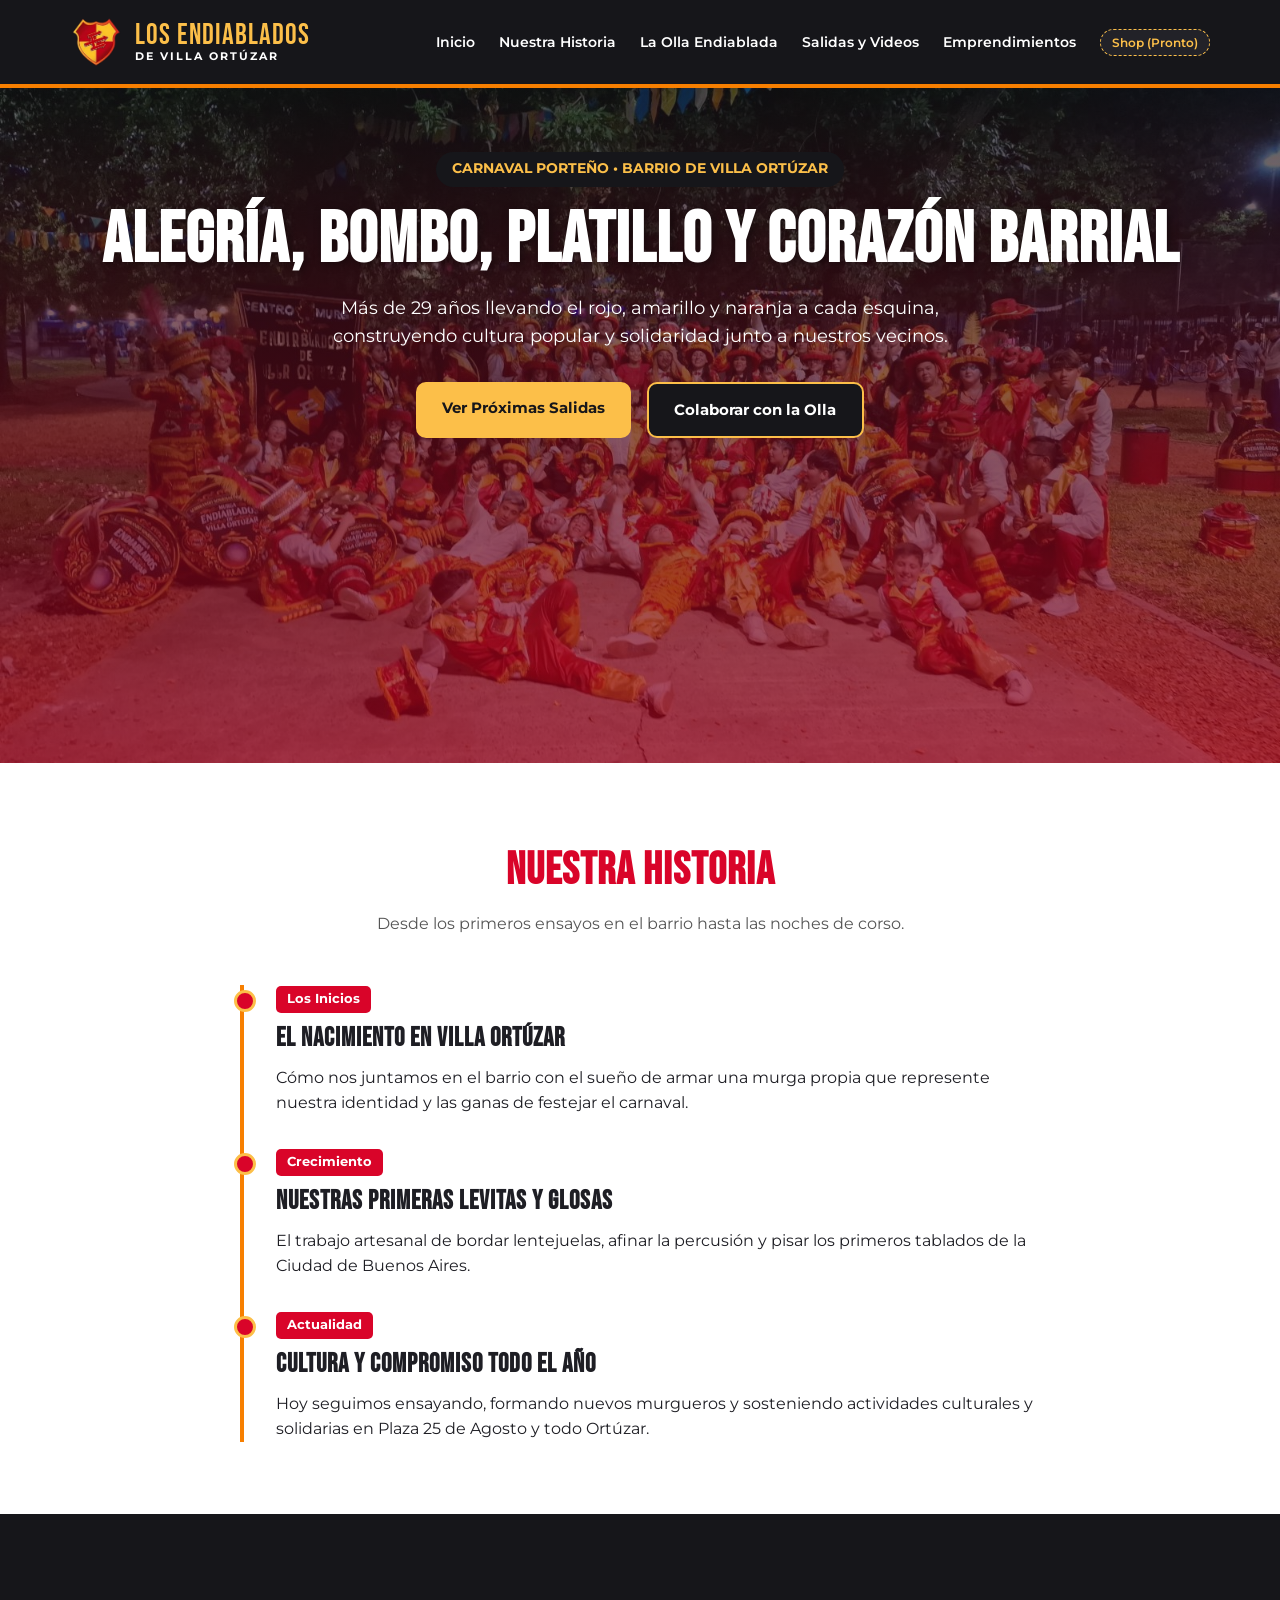
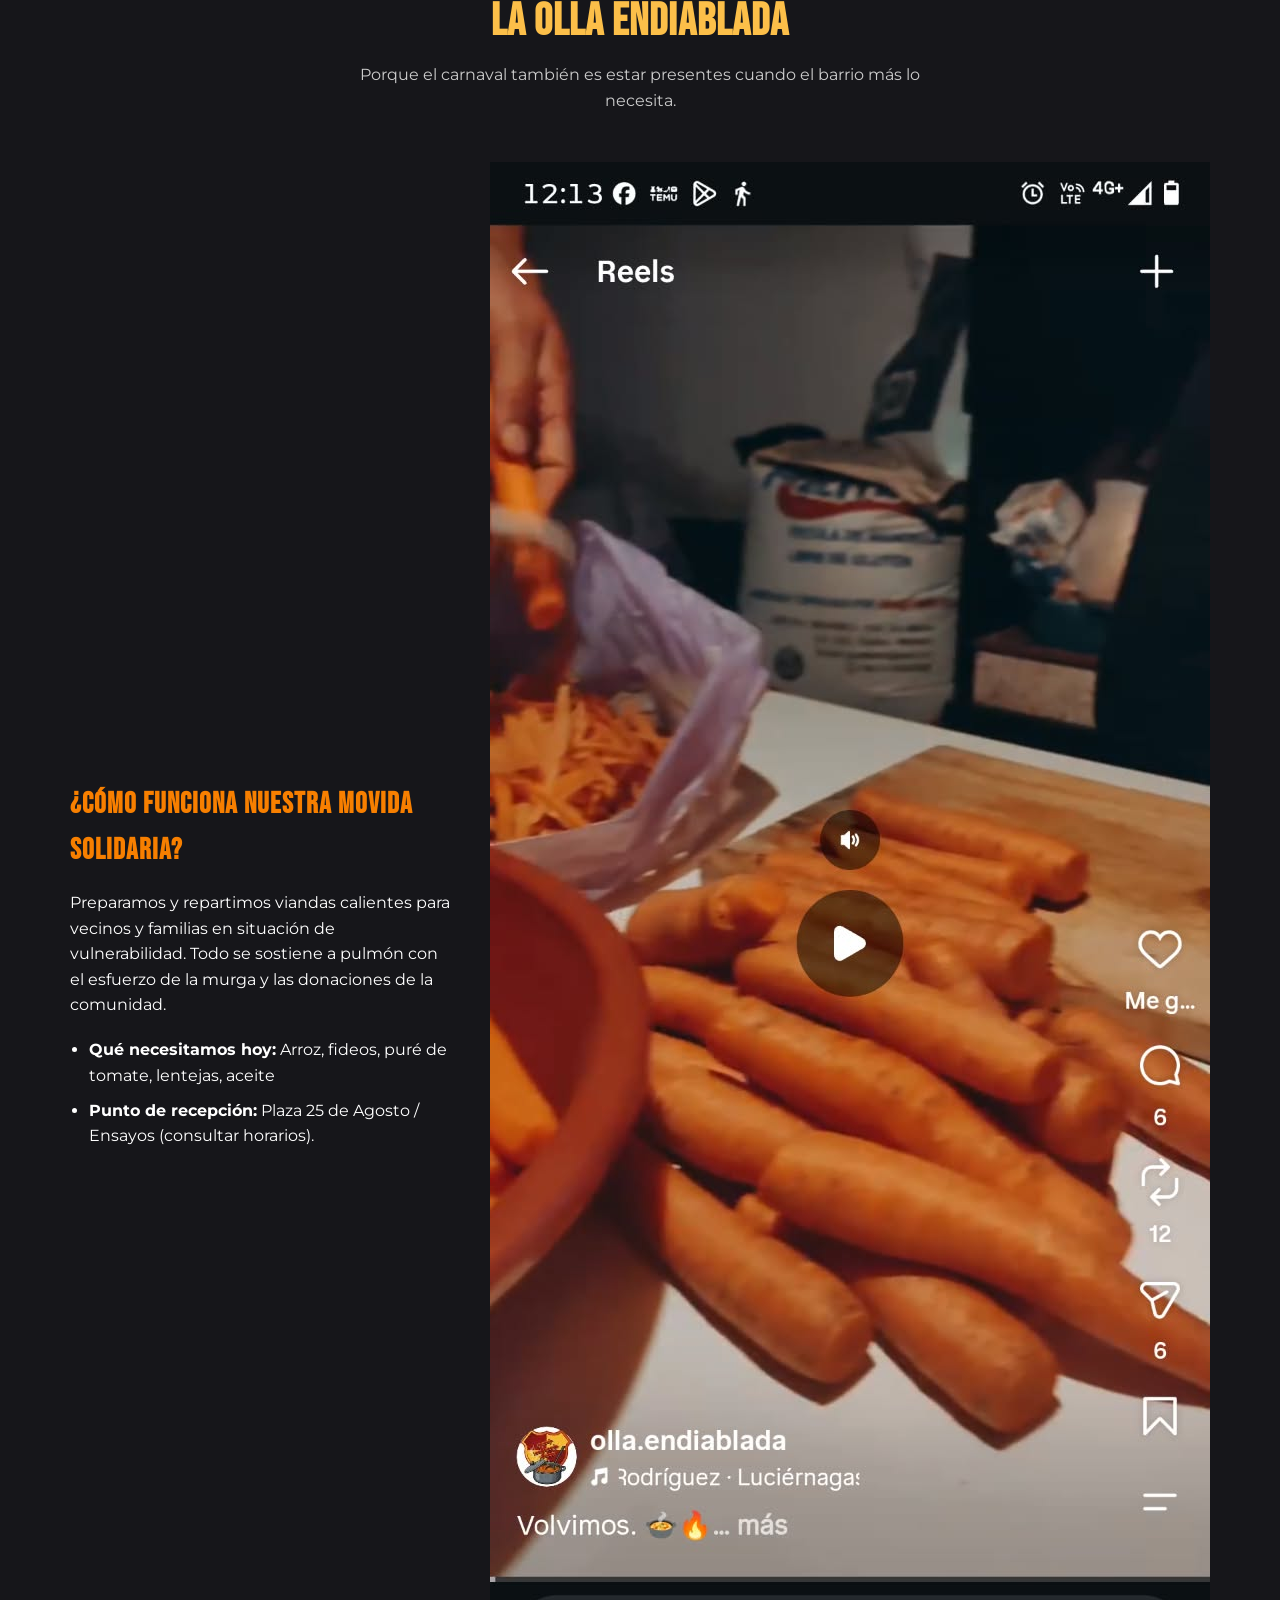
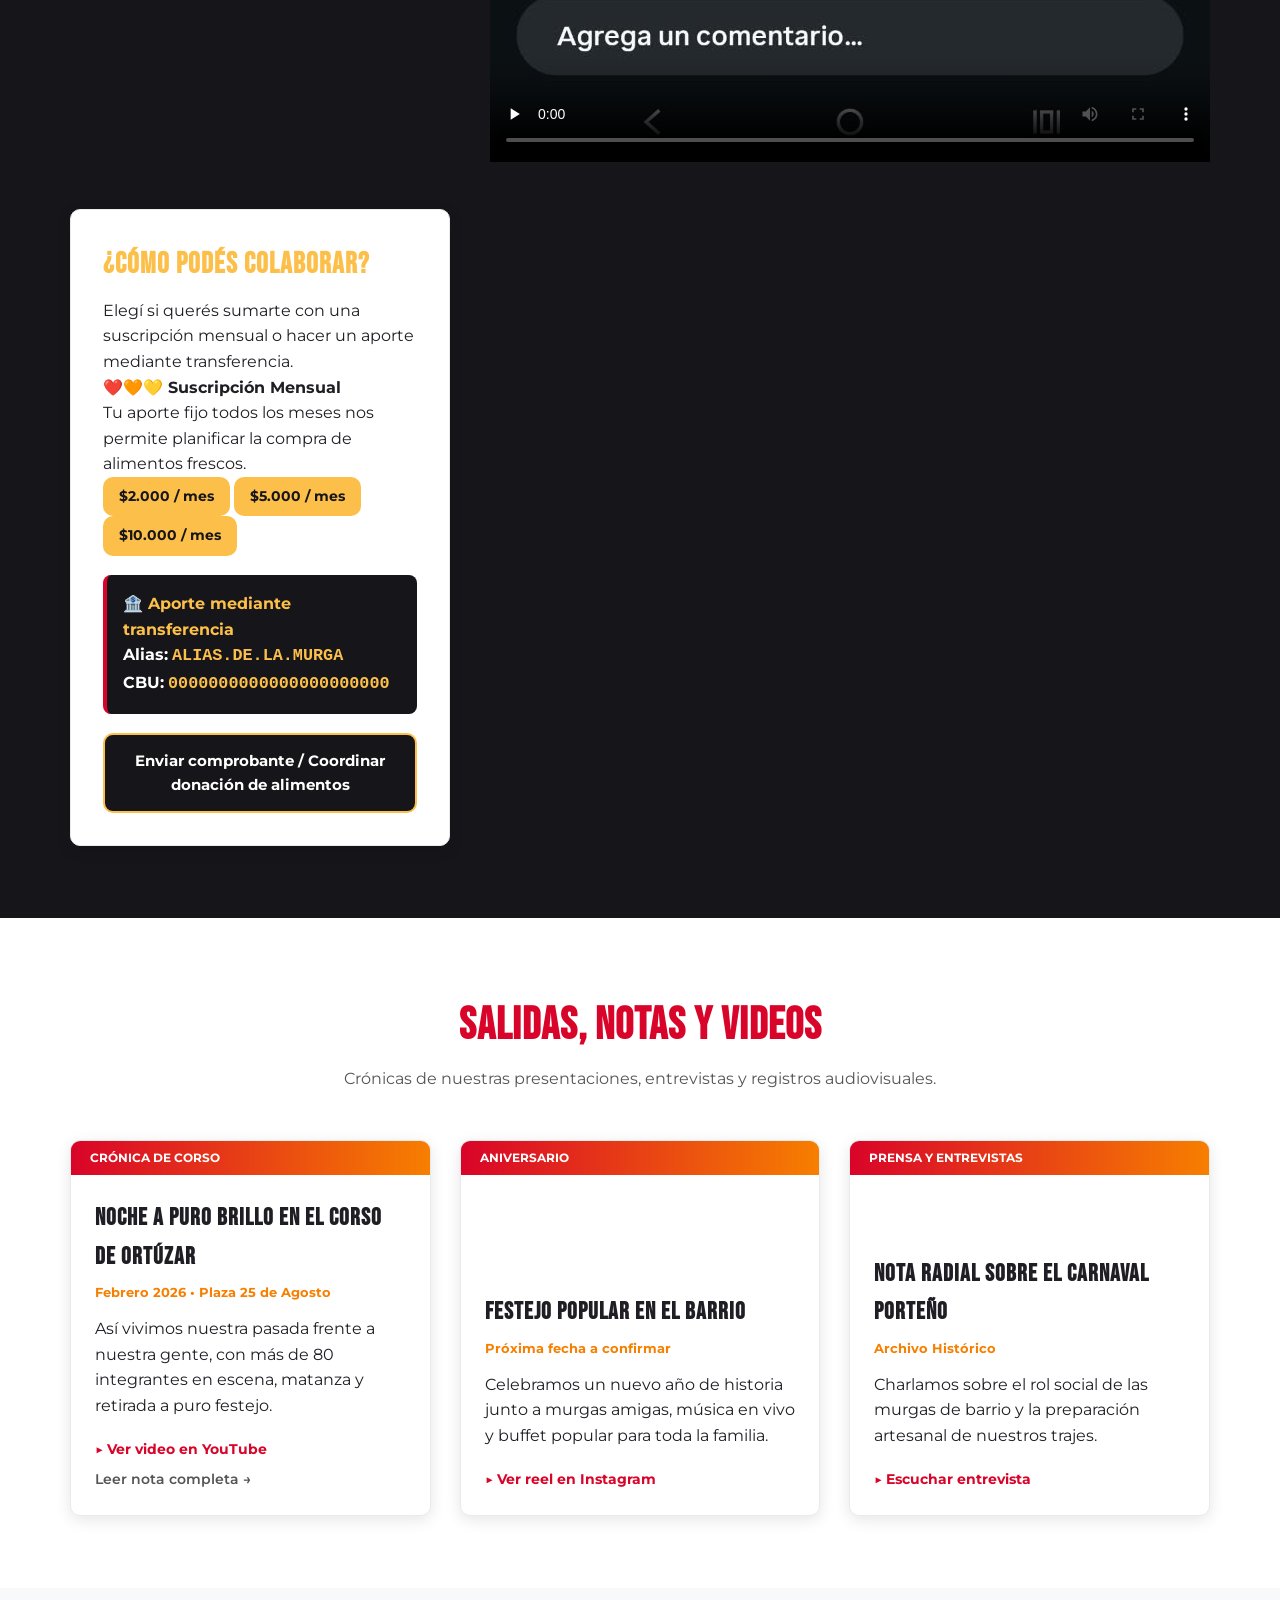
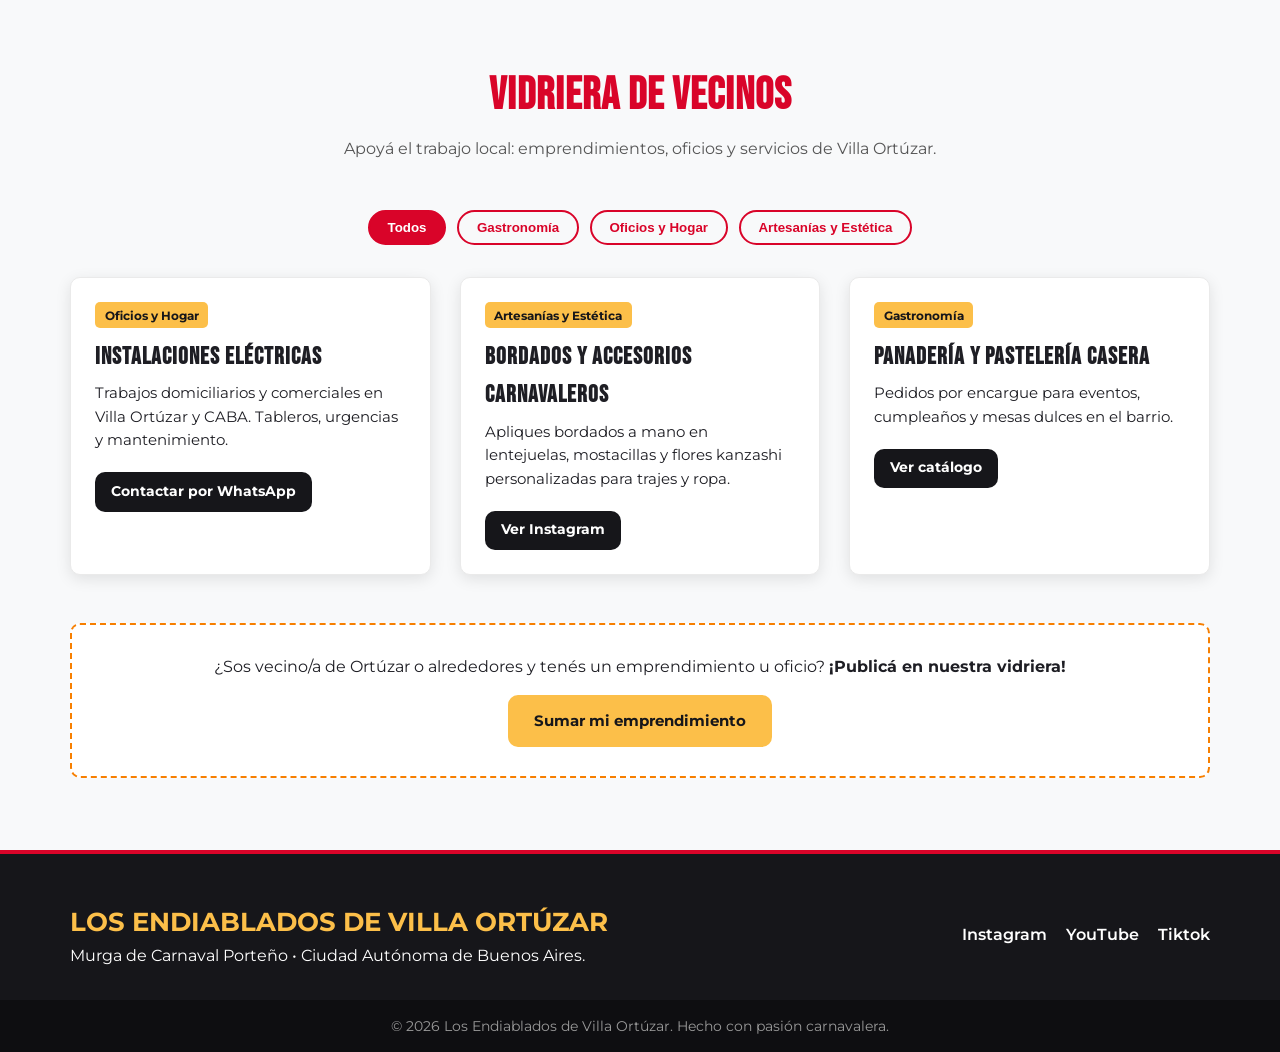
==== index.html @ 268f01e3 "Update index.html add columna central video olla" ====
<!DOCTYPE html>
<html lang="es">
<head>
  <meta charset="UTF-8">
  <meta name="viewport" content="width=device-width, initial-scale=1.0">
  <title>Los Endiablados de Villa Ortúzar | Murga Porteña</title>
  <!-- Fuentes de Google Fonts con personalidad carnavalera y buena lectura -->
  <link rel="preconnect" href="https://fonts.googleapis.com">
  <link rel="preconnect" href="https://fonts.gstatic.com" crossorigin>
  <link href="https://fonts.googleapis.com/css2?family=Bebas+Neue&family=Montserrat:wght@400;600;700&display=swap" rel="stylesheet">
  <link rel="stylesheet" href="css/styles.css">
  <link rel="icon" type="image/png" href="img/logo-endiablados.png">
</head>
<body>

  <!-- BARRA DE NAVEGACIÓN -->
  <header class="header">
    <div class="container nav-container">
      <a href="index.html" class="logo">
        <img src="img/logo-endiablados.png" alt="Escudo Los Endiablados de Villa Ortúzar" class="logo-img">
        <span class="logo-texto">LOS ENDIABLADOS <small>DE VILLA ORTÚZAR</small></span>
      </a>

      <button class="menu-toggle" id="menu-toggle" aria-label="Abrir menú">
        ☰
      </button>

      <nav class="nav" id="nav-menu">
        <ul class="nav-list">
          <li><a href="#inicio">Inicio</a></li>
          <li><a href="#historia">Nuestra Historia</a></li>
          <li><a href="#olla">La Olla Endiablada</a></li>
          <li><a href="#salidas">Salidas y Videos</a></li>
          <li><a href="#vecinos">Emprendimientos</a></li>
          <!-- Dejado listo para activar cuando armen la tienda -->
          <li><span class="badge-shop" title="Próximamente">Shop (Pronto)</span></li>
        </ul>
      </nav>
    </div>
  </header>

  <!-- PORTADA / HERO -->
  <section id="inicio" class="hero">
    <div class="hero-slider">
      <div class="slide activa" style="background-image: url('img/portada-1.jpg');"></div>
      <div class="slide" style="background-image: url('img/portada-2.jpeg');"></div>
      <div class="slide" style="background-image: url('img/portada-3.jpeg');"></div>
      <div class="slide" style="background-image: url('img/portada-4.jpeg');"></div>
      <div class="slide" style="background-image: url('img/portada-5.jpg');"></div>
    </div>
    <div class="hero-overlay">
      <div class="container hero-content">
        <span class="etiqueta-barrio">Carnaval Porteño • Barrio de Villa Ortúzar</span>
        <h1>ALEGRÍA, BOMBO, PLATILLO Y CORAZÓN BARRIAL</h1>
        <p>Más de 29 años llevando el rojo, amarillo y naranja a cada esquina, construyendo cultura popular y solidaridad junto a nuestros vecinos.</p>
        <div class="hero-botones">
          <a href="#salidas" class="btn btn-primario">Ver Próximas Salidas</a>
          <a href="#olla" class="btn btn-secundario">Colaborar con la Olla</a>
        </div>
      </div>
    </div>
  </section>

  <!-- NUESTRA HISTORIA (Línea de tiempo) -->
  <section id="historia" class="seccion">
    <div class="container">
      <h2 class="titulo-seccion">Nuestra Historia</h2>
      <p class="subtitulo-seccion">Desde los primeros ensayos en el barrio hasta las noches de corso.</p>

      <div class="timeline">
        <article class="timeline-item">
          <div class="timeline-fecha">Los Inicios</div>
          <div class="timeline-contenido">
            <h3>El nacimiento en Villa Ortúzar</h3>
            <p>Cómo nos juntamos en el barrio con el sueño de armar una murga propia que represente nuestra identidad y las ganas de festejar el carnaval.</p>
          </div>
        </article>

        <article class="timeline-item">
          <div class="timeline-fecha">Crecimiento</div>
          <div class="timeline-contenido">
            <h3>Nuestras primeras levitas y glosas</h3>
            <p>El trabajo artesanal de bordar lentejuelas, afinar la percusión y pisar los primeros tablados de la Ciudad de Buenos Aires.</p>
          </div>
        </article>

        <article class="timeline-item">
          <div class="timeline-fecha">Actualidad</div>
          <div class="timeline-contenido">
            <h3>Cultura y compromiso todo el año</h3>
            <p>Hoy seguimos ensayando, formando nuevos murgueros y sosteniendo actividades culturales y solidarias en Plaza 25 de Agosto y todo Ortúzar.</p>
          </div>
        </article>
      </div>
    </div>
  </section>

  <!-- LA OLLA ENDIABLADA -->
  <section id="olla" class="seccion seccion-destacada">
    <div class="container">
      <h2 class="titulo-seccion">La Olla Endiablada</h2>
      <p class="subtitulo-seccion">Porque el carnaval también es estar presentes cuando el barrio más lo necesita.</p>

      <div class="olla-grid">
        <div class="olla-info">
          <h3>¿Cómo funciona nuestra movida solidaria?</h3>
          <p>Preparamos y repartimos viandas calientes para vecinos y familias en situación de vulnerabilidad. Todo se sostiene a pulmón con el esfuerzo de la murga y las donaciones de la comunidad.</p>
          
          <ul class="lista-necesidades">
            <li><strong>Qué necesitamos hoy:</strong> Arroz, fideos, puré de tomate, lentejas, aceite </li>
            <li><strong>Punto de recepción:</strong> Plaza 25 de Agosto / Ensayos (consultar horarios).</li>
          </ul>
        </div>

       <!-- COLUMNA CENTRAL: VIDEO VERTICAL TIPO CELULAR -->
        <div class="olla-video">
          <div class="marco-celular">
            <video controls playsinline preload="none" poster="img/portada-olla.jpeg">
              <source src="video/video-olla.mp4" type="video/mp4">
              Tu navegador no soporta videos.
            </video>
          </div>
        </div>
        
       <div class="olla-colaborar card">
          <h3>¿Cómo podés colaborar?</h3>
          <p>Elegí si querés sumarte con una suscripción mensual o hacer un aporte mediante transferencia.</p>

          <!-- OPCIÓN 1: SUSCRIPCIONES MENSUALES -->
          <div class="bloque-aporte">
            <h4>❤️🧡💛 Suscripción Mensual </h4>
            <p class="texto-chico">Tu aporte fijo todos los meses nos permite planificar la compra de alimentos frescos.</p>
            <div class="botones-suscripcion">
              <a href="https://www.mercadopago.com.ar/subscriptions/checkout?preapproval_plan_id=2c93808497c19ac40197c2ccf2440081&utm_source=ig&utm_medium=social&utm_content=link_in_bio&fbclid=PAZXh0bgNhZW0CMTEAcGRvZgJzcnRjBmFwcF9pZA85MzY2MTk3NDMzOTI0NTkAAadeOzZLfaaHiOubN36zARPxcL58Sr5j7UVi0r9Bs9rQK-cjOO-Kn4Z6Jc5pHQ_aem_GXrFR9Poe20s46vc8TfKgQ" target="_blank" class="btn btn-primario btn-sm">$2.000 / mes</a>
              <a href="https://www.mercadopago.com.ar/subscriptions/checkout?preapproval_plan_id=2c93808497b74ff10197c2cd6a740403&utm_source=ig&utm_medium=social&utm_content=link_in_bio&fbclid=PAZXh0bgNhZW0CMTEAcGRvZgJzcnRjBmFwcF9pZA85MzY2MTk3NDMzOTI0NTkAAad5-vVBAoXJXlR_AohFHpH9Ggpq4cyj3sk8qFqg9bqpv9_JJnti5mCOWoGQBw_aem_zA_1iY46DZrJbElqBzYngA" target="_blank" class="btn btn-primario btn-sm">$5.000 / mes</a>
              <a href="https://www.mercadopago.com.ar/subscriptions/checkout?preapproval_plan_id=2c93808497b74ff10197c2cdd6240404&utm_source=ig&utm_medium=social&utm_content=link_in_bio&fbclid=PAZXh0bgNhZW0CMTEAcGRvZgJzcnRjBmFwcF9pZA85MzY2MTk3NDMzOTI0NTkAAafkJwaKpgzb1FXku-jPKR5TJd_dQFfsJ4Jz7oGWbnifcEV50995iIL0hLGP0A_aem_bkFFTRtNgH5E9SUqNSgckQ" target="_blank" class="btn btn-primario btn-sm">$10.000 / mes</a>
            </div>
          </div>

          <!-- OPCIÓN 2: TRANSFERENCIA -->
          <div class="datos-transferencia">
            <h4>🏦  Aporte mediante transferencia</h4>
            <p><strong>Alias:</strong> <code id="alias-olla">ALIAS.DE.LA.MURGA</code></p>
            <p><strong>CBU:</strong> <code>0000000000000000000000</code></p>
          </div>

          <a href="https://wa.me/5491137014664?text=Hola!%20Hice%20un%20aporte%20para%20La%20Olla%20Endiablada" target="_blank" class="btn btn-secundario btn-full">Enviar comprobante / Coordinar donación de alimentos</a>
        </div>
      </div>
    </div>
  </section>

  <!-- SALIDAS, NOTAS Y VIDEOS -->
  <section id="salidas" class="seccion">
    <div class="container">
      <h2 class="titulo-seccion">Salidas, Notas y Videos</h2>
      <p class="subtitulo-seccion">Crónicas de nuestras presentaciones, entrevistas y registros audiovisuales.</p>

      <div class="grid-cards">
        <!-- Tarjeta de Salida / Nota 1 -->
        <article class="card">
          <div class="card-header-tag">Crónica de Corso</div>
          <div class="card-body">
            <h3>Noche a puro brillo en el Corso de Ortúzar</h3>
            <p class="fecha-nota">Febrero 2026 • Plaza 25 de Agosto</p>
            <p>Así vivimos nuestra pasada frente a nuestra gente, con más de 80 integrantes en escena, matanza y retirada a puro festejo.</p>
            <div class="card-links">
              <a href="https://www.youtube.com" target="_blank" class="btn-link">▶ Ver video en YouTube</a>
              <a href="#" class="btn-link-secundario">Leer nota completa →</a>
            </div>
          </div>
        </article>

        <!-- Tarjeta de Salida / Nota 2 -->
        <article class="card">
          <div class="card-header-tag">Aniversario</div>
          <div class="card-body">
            <h3>Festejo Popular en el Barrio</h3>
            <p class="fecha-nota">Próxima fecha a confirmar</p>
            <p>Celebramos un nuevo año de historia junto a murgas amigas, música en vivo y buffet popular para toda la familia.</p>
            <div class="card-links">
              <a href="https://www.instagram.com" target="_blank" class="btn-link">▶ Ver reel en Instagram</a>
            </div>
          </div>
        </article>

        <!-- Tarjeta de Prensa / Video 3 -->
        <article class="card">
          <div class="card-header-tag">Prensa y Entrevistas</div>
          <div class="card-body">
            <h3>Nota radial sobre el Carnaval Porteño</h3>
            <p class="fecha-nota">Archivo Histórico</p>
            <p>Charlamos sobre el rol social de las murgas de barrio y la preparación artesanal de nuestros trajes.</p>
            <div class="card-links">
              <a href="https://www.youtube.com" target="_blank" class="btn-link">▶ Escuchar entrevista</a>
            </div>
          </div>
        </article>
      </div>
    </div>
  </section>

  <!-- EMPRENDIMIENTOS DE VECINOS -->
  <section id="vecinos" class="seccion seccion-clara">
    <div class="container">
      <h2 class="titulo-seccion">Vidriera de Vecinos</h2>
      <p class="subtitulo-seccion">Apoyá el trabajo local: emprendimientos, oficios y servicios de Villa Ortúzar.</p>

      <!-- Botones de filtro por rubro -->
      <div class="filtros-vecinos" id="filtros-vecinos">
        <button class="filtro-btn activo" data-categoria="todos">Todos</button>
        <button class="filtro-btn" data-categoria="gastronomia">Gastronomía</button>
        <button class="filtro-btn" data-categoria="oficios">Oficios y Hogar</button>
        <button class="filtro-btn" data-categoria="artesanias">Artesanías y Estética</button>
      </div>

      <div class="grid-cards" id="lista-emprendimientos">
        <!-- Emprendimiento 1 -->
        <article class="card card-vecino" data-categoria="oficios">
          <div class="card-body">
            <span class="tag-rubro">Oficios y Hogar</span>
            <h3>Instalaciones Eléctricas</h3>
            <p>Trabajos domiciliarios y comerciales en Villa Ortúzar y CABA. Tableros, urgencias y mantenimiento.</p>
            <a href="https://wa.me/5491100000000" target="_blank" class="btn btn-oscuro btn-sm">Contactar por WhatsApp</a>
          </div>
        </article>

        <!-- Emprendimiento 2 -->
        <article class="card card-vecino" data-categoria="artesanias">
          <div class="card-body">
            <span class="tag-rubro">Artesanías y Estética</span>
            <h3>Bordados y Accesorios Carnavaleros</h3>
            <p>Apliques bordados a mano en lentejuelas, mostacillas y flores kanzashi personalizadas para trajes y ropa.</p>
            <a href="https://www.instagram.com" target="_blank" class="btn btn-oscuro btn-sm">Ver Instagram</a>
          </div>
        </article>

        <!-- Emprendimiento 3 -->
        <article class="card card-vecino" data-categoria="gastronomia">
          <div class="card-body">
            <span class="tag-rubro">Gastronomía</span>
            <h3>Panadería y Pastelería Casera</h3>
            <p>Pedidos por encargue para eventos, cumpleaños y mesas dulces en el barrio.</p>
            <a href="https://www.instagram.com" target="_blank" class="btn btn-oscuro btn-sm">Ver catálogo</a>
          </div>
        </article>
      </div>

      <!-- Llamado para que más vecinos sumen su emprendimiento -->
      <div class="caja-sumate">
        <p>¿Sos vecino/a de Ortúzar o alrededores y tenés un emprendimiento u oficio? <strong>¡Publicá  en nuestra vidriera!</strong></p>
        <a href="https://wa.me/5491100000000?text=Hola!%20Quiero%20sumar%20mi%20emprendimiento%20a%20la%20web%20de%20Los%20Endiablados" target="_blank" class="btn btn-primario">Sumar mi emprendimiento</a>
      </div>
    </div>
  </section>

  <!-- FOOTER -->
  <footer class="footer">
    <div class="container footer-content">
      <div>
        <h4>LOS ENDIABLADOS DE VILLA ORTÚZAR</h4>
        <p>Murga de Carnaval Porteño • Ciudad Autónoma de Buenos Aires.</p>
      </div>
      <div class="footer-redes">
        <a href="https://www.instagram.com/endiablados_villaortuzar/" target="_blank">Instagram</a>
        <a href="https://www.youtube.com/@endiablados_villaortuzar" target="_blank">YouTube</a>
        <a href="https://www.tiktok.com/@endiablados_villaortuzar">Tiktok</a>
      </div>
    </div>
    <div class="footer-copy">
      <p>© 2026 Los Endiablados de Villa Ortúzar. Hecho con pasión carnavalera.</p>
    </div>
  </footer>

  <script src="js/main.js"></script>
</body>
</html>
---- css/styles.css ----
/* VARIABLES DE IDENTIDAD (ROJO, AMARILLO Y NARANJA) */
:root {
  --rojo-murga: #d90429;
  --rojo-oscuro: #9b001c;
  --naranja-fuego: #f77f00;
  --amarillo-sol: #fcbf49;
  --fondo-oscuro: #16161a;
  --fondo-gris-oscuro: #222228;
  --fondo-claro: #f8f9fa;
  --texto-oscuro: #1e1e24;
  --texto-claro: #ffffff;
  --texto-gris: #555555;
  --borde-radio: 10px;
  --sombra: 0 4px 15px rgba(0, 0, 0, 0.1);
}

/* RESET BÁSICO */
* {
  margin: 0;
  padding: 0;
  box-sizing: border-box;
}

html {
  scroll-behavior: smooth;
}

body {
  font-family: 'Montserrat', sans-serif;
  color: var(--texto-oscuro);
  line-height: 1.6;
  background-color: #ffffff;
}

h1, h2, h3, .logo-texto {
  font-family: 'Bebas Neue', sans-serif;
  letter-spacing: 1px;
}

.container {
  width: 90%;
  max-width: 1140px;
  margin: 0 auto;
}

/* HEADER Y NAVEGACIÓN */
.header {
  background-color: var(--fondo-oscuro);
  color: var(--texto-claro);
  position: sticky;
  top: 0;
  z-index: 1000;
  border-bottom: 4px solid var(--naranja-fuego);
}

.nav-container {
  display: flex;
  justify-content: space-between;
  align-items: center;
  padding: 1rem 0;
}

.logo {
  text-decoration: none;
  color: var(--amarillo-sol);
  display: flex;
  align-items: center;
  gap: 0.8rem;
}

.logo-img {
  height: 52px;
  width: auto;
  object-fit: contain;
}

.logo-texto {
  font-size: 1.8rem;
  line-height: 1;
  display: flex;
  flex-direction: column;
}

.logo-texto small {
  font-family: 'Montserrat', sans-serif;
  font-size: 0.7rem;
  font-weight: 700;
  color: var(--texto-claro);
  letter-spacing: 2px;
}

.nav-list {
  list-style: none;
  display: flex;
  align-items: center;
  gap: 1.5rem;
}

.nav-list a {
  color: var(--texto-claro);
  text-decoration: none;
  font-weight: 600;
  font-size: 0.9rem;
  transition: color 0.3s;
}

.nav-list a:hover {
  color: var(--amarillo-sol);
}

.badge-shop {
  background-color: var(--fondo-gris-oscuro);
  color: var(--amarillo-sol);
  border: 1px dashed var(--amarillo-sol);
  padding: 0.3rem 0.7rem;
  border-radius: 20px;
  font-size: 0.75rem;
  font-weight: 600;
  cursor: default;
}

.menu-toggle {
  display: none;
  background: none;
  border: none;
  color: var(--amarillo-sol);
  font-size: 1.8rem;
  cursor: pointer;
}

/* HERO / PORTADA */
.hero {
  position: relative;
  overflow: hidden;
  color: var(--texto-claro);
  min-height: 75vh;
  display: flex;
  align-items: center;
  text-align: center;
}

.hero-slider, .hero-overlay {
  position: absolute;
  inset: 0;
}

.slide {
  position: absolute;
  inset: 0;
  background-size: cover;
  background-position: center;
  opacity: 0;
  transition: opacity 1.2s ease-in-out;
}

.slide.activa {
  opacity: 1;
}

.hero-overlay {
  background: linear-gradient(rgba(20, 20, 24, 0.65), rgba(155, 0, 28, 0.72));
  z-index: 1;
}

.hero-content {
  position: relative;
  z-index: 2;
  width: 100%;
  padding: 4rem 0;
}

.etiqueta-barrio {
  display: inline-block;
  background-color: var(--fondo-oscuro);
  color: var(--amarillo-sol);
  padding: 0.4rem 1rem;
  border-radius: 20px;
  font-size: 0.85rem;
  font-weight: 700;
  margin-bottom: 1rem;
  text-transform: uppercase;
}

.hero h1 {
  font-size: clamp(2.8rem, 6vw, 4.5rem);
  line-height: 1.05;
  margin-bottom: 1rem;
  text-shadow: 2px 2px 8px rgba(0,0,0,0.4);
}

.hero p {
  max-width: 680px;
  margin: 0 auto 2rem auto;
  font-size: 1.1rem;
}

.hero-botones {
  display: flex;
  gap: 1rem;
  justify-content: center;
  flex-wrap: wrap;
}

/* BOTONES */
.btn {
  display: inline-block;
  padding: 0.85rem 1.6rem;
  border-radius: var(--borde-radio);
  text-decoration: none;
  font-weight: 700;
  font-size: 0.95rem;
  transition: transform 0.2s, background-color 0.3s;
  text-align: center;
}

.btn:hover {
  transform: translateY(-2px);
}

.btn-primario {
  background-color: var(--amarillo-sol);
  color: var(--fondo-oscuro);
}

.btn-primario:hover {
  background-color: #ffd166;
}

.btn-secundario {
  background-color: var(--fondo-oscuro);
  color: var(--texto-claro);
  border: 2px solid var(--amarillo-sol);
}

.btn-oscuro {
  background-color: var(--fondo-oscuro);
  color: var(--texto-claro);
}

.btn-sm {
  padding: 0.55rem 1rem;
  font-size: 0.85rem;
}

.btn-full {
  width: 100%;
}

/* SECCIONES GENERALES */
.seccion {
  padding: 4.5rem 0;
}

.seccion-clara {
  background-color: var(--fondo-claro);
}

.seccion-destacada {
  background-color: var(--fondo-oscuro);
  color: var(--texto-claro);
}

.titulo-seccion {
  font-size: 2.8rem;
  text-align: center;
  color: var(--rojo-murga);
  margin-bottom: 0.3rem;
}

.seccion-destacada .titulo-seccion {
  color: var(--amarillo-sol);
}

.subtitulo-seccion {
  text-align: center;
  color: var(--texto-gris);
  max-width: 620px;
  margin: 0 auto 3rem auto;
}

.seccion-destacada .subtitulo-seccion {
  color: #cccccc;
}

/* LÍNEA DE TIEMPO (HISTORIA) */
.timeline {
  border-left: 4px solid var(--naranja-fuego);
  padding-left: 2rem;
  max-width: 800px;
  margin: 0 auto;
  display: flex;
  flex-direction: column;
  gap: 2rem;
}

.timeline-item {
  position: relative;
}

.timeline-item::before {
  content: '';
  position: absolute;
  left: -2.65rem;
  top: 0.3rem;
  width: 16px;
  height: 16px;
  background-color: var(--rojo-murga);
  border: 3px solid var(--amarillo-sol);
  border-radius: 50%;
}

.timeline-fecha {
  display: inline-block;
  background-color: var(--rojo-murga);
  color: var(--texto-claro);
  font-weight: 700;
  font-size: 0.8rem;
  padding: 0.2rem 0.7rem;
  border-radius: 5px;
  margin-bottom: 0.4rem;
}

.timeline-contenido h3 {
  font-size: 1.6rem;
  margin-bottom: 0.3rem;
}

/* LA OLLA ENDIABLADA */
.olla-grid {
  display: grid;
  grid-template-columns: 1.2fr 1fr;
  gap: 2.5rem;
  align-items: center;
}

.olla-info h3 {
  font-size: 1.8rem;
  color: var(--naranja-fuego);
  margin-bottom: 1rem;
}

.lista-necesidades {
  margin-top: 1.2rem;
  padding-left: 1.2rem;
  display: flex;
  flex-direction: column;
  gap: 0.6rem;
}

.olla-colaborar {
  background-color: var(--fondo-gris-oscuro);
  padding: 2rem;
  border-radius: var(--borde-radio);
  border-top: 5px solid var(--amarillo-sol);
}

.olla-colaborar h3 {
  font-size: 1.8rem;
  color: var(--amarillo-sol);
  margin-bottom: 0.6rem;
}

.datos-transferencia {
  background-color: var(--fondo-oscuro);
  padding: 1rem;
  border-radius: 8px;
  margin: 1.2rem 0;
  border-left: 4px solid var(--rojo-murga);
}

.datos-transferencia code {
  color: var(--amarillo-sol);
  font-size: 1.05rem;
  font-weight: bold;
}

.olla-colaborar,
.olla-colaborar p,
.olla-colaborar h4,
.intro-colaborar,
.texto-chico,
.bloque-aporte h4 {
  color: var(--texto-oscuro);
}

.datos-transferencia,
.datos-transferencia p {
  color: var(--texto-claro);
}

.datos-transferencia h4 {
  color: var(--amarillo-sol);
}

/* GRILLA DE TARJETAS (SALIDAS Y VECINOS) */
.grid-cards {
  display: grid;
  grid-template-columns: repeat(auto-fit, minmax(290px, 1fr));
  gap: 1.8rem;
}

.card {
  background-color: #ffffff;
  border-radius: var(--borde-radio);
  box-shadow: var(--sombra);
  overflow: hidden;
  border: 1px solid #eaeaea;
  display: flex;
  flex-direction: column;
  justify-content: space-between;
}

.card-header-tag {
  background: linear-gradient(90deg, var(--rojo-murga), var(--naranja-fuego));
  color: var(--texto-claro);
  font-weight: 700;
  font-size: 0.78rem;
  text-transform: uppercase;
  padding: 0.45rem 1.2rem;
}

.card-body {
  padding: 1.5rem;
}

.card-body h3 {
  font-size: 1.5rem;
  margin-bottom: 0.4rem;
  color: var(--texto-oscuro);
}

.fecha-nota {
  font-size: 0.82rem;
  color: var(--naranja-fuego);
  font-weight: 700;
  margin-bottom: 0.8rem;
}

.card-links {
  margin-top: 1.2rem;
  display: flex;
  flex-direction: column;
  gap: 0.5rem;
}

.btn-link {
  color: var(--rojo-murga);
  font-weight: 700;
  text-decoration: none;
  font-size: 0.9rem;
}

.btn-link-secundario {
  color: var(--texto-gris);
  text-decoration: none;
  font-size: 0.85rem;
  font-weight: 600;
}

/* FILTROS DE VECINOS */
.filtros-vecinos {
  display: flex;
  justify-content: center;
  gap: 0.7rem;
  flex-wrap: wrap;
  margin-bottom: 2rem;
}

.filtro-btn {
  padding: 0.5rem 1.1rem;
  border: 2px solid var(--rojo-murga);
  background-color: transparent;
  color: var(--rojo-murga);
  border-radius: 20px;
  font-weight: 700;
  cursor: pointer;
  transition: all 0.2s;
}

.filtro-btn.activo, .filtro-btn:hover {
  background-color: var(--rojo-murga);
  color: var(--texto-claro);
}

.tag-rubro {
  display: inline-block;
  background-color: var(--amarillo-sol);
  color: var(--fondo-oscuro);
  font-size: 0.75rem;
  font-weight: 700;
  padding: 0.2rem 0.6rem;
  border-radius: 5px;
  margin-bottom: 0.6rem;
}

.card-vecino p {
  margin-bottom: 1.2rem;
  font-size: 0.92rem;
}

.caja-sumate {
  margin-top: 3rem;
  background-color: #ffffff;
  border: 2px dashed var(--naranja-fuego);
  padding: 1.8rem;
  border-radius: var(--borde-radio);
  text-align: center;
  display: flex;
  flex-direction: column;
  align-items: center;
  gap: 1rem;
}

/* FOOTER */
.footer {
  background-color: var(--fondo-oscuro);
  color: var(--texto-claro);
  padding-top: 3rem;
  border-top: 4px solid var(--rojo-murga);
}

.footer-content {
  display: flex;
  justify-content: space-between;
  align-items: center;
  flex-wrap: wrap;
  gap: 1.5rem;
  padding-bottom: 2rem;
}

.footer h4 {
  font-size: 1.6rem;
  color: var(--amarillo-sol);
}

.footer-redes {
  display: flex;
  gap: 1.2rem;
}

.footer-redes a {
  color: var(--texto-claro);
  text-decoration: none;
  font-weight: 600;
}

.footer-redes a:hover {
  color: var(--naranja-fuego);
}

.footer-copy {
  background-color: #0e0e11;
  text-align: center;
  padding: 1rem;
  font-size: 0.85rem;
  color: #999999;
}

/* RESPONSIVE CELULARES */
@media (max-width: 768px) {
  .menu-toggle {
    display: block;
  }

  .nav {
    display: none;
    position: absolute;
    top: 100%;
    left: 0;
    width: 100%;
    background-color: var(--fondo-oscuro);
    padding: 1.5rem;
    border-bottom: 3px solid var(--amarillo-sol);
  }

  .nav.activo {
    display: block;
  }

  .nav-list {
    flex-direction: column;
    align-items: flex-start;
  }

  .olla-grid {
    grid-template-columns: 1fr;
  }
}
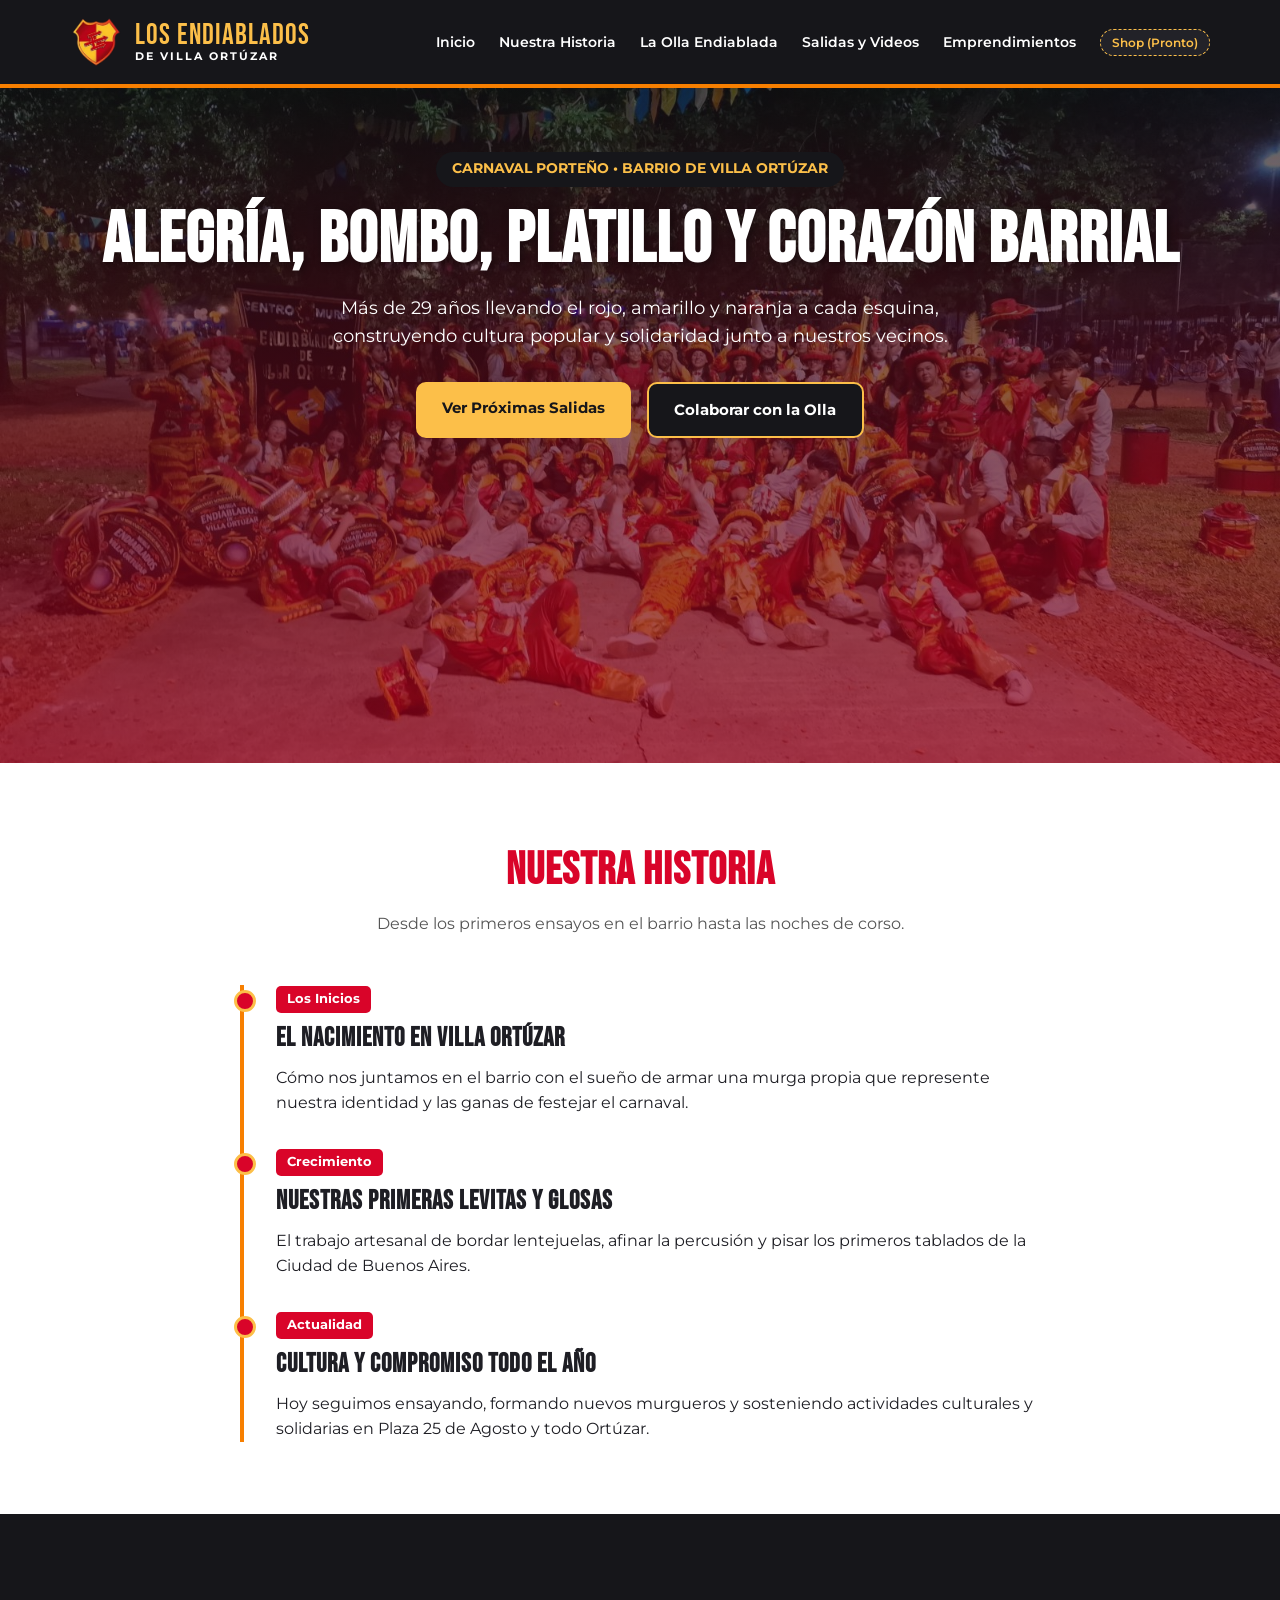
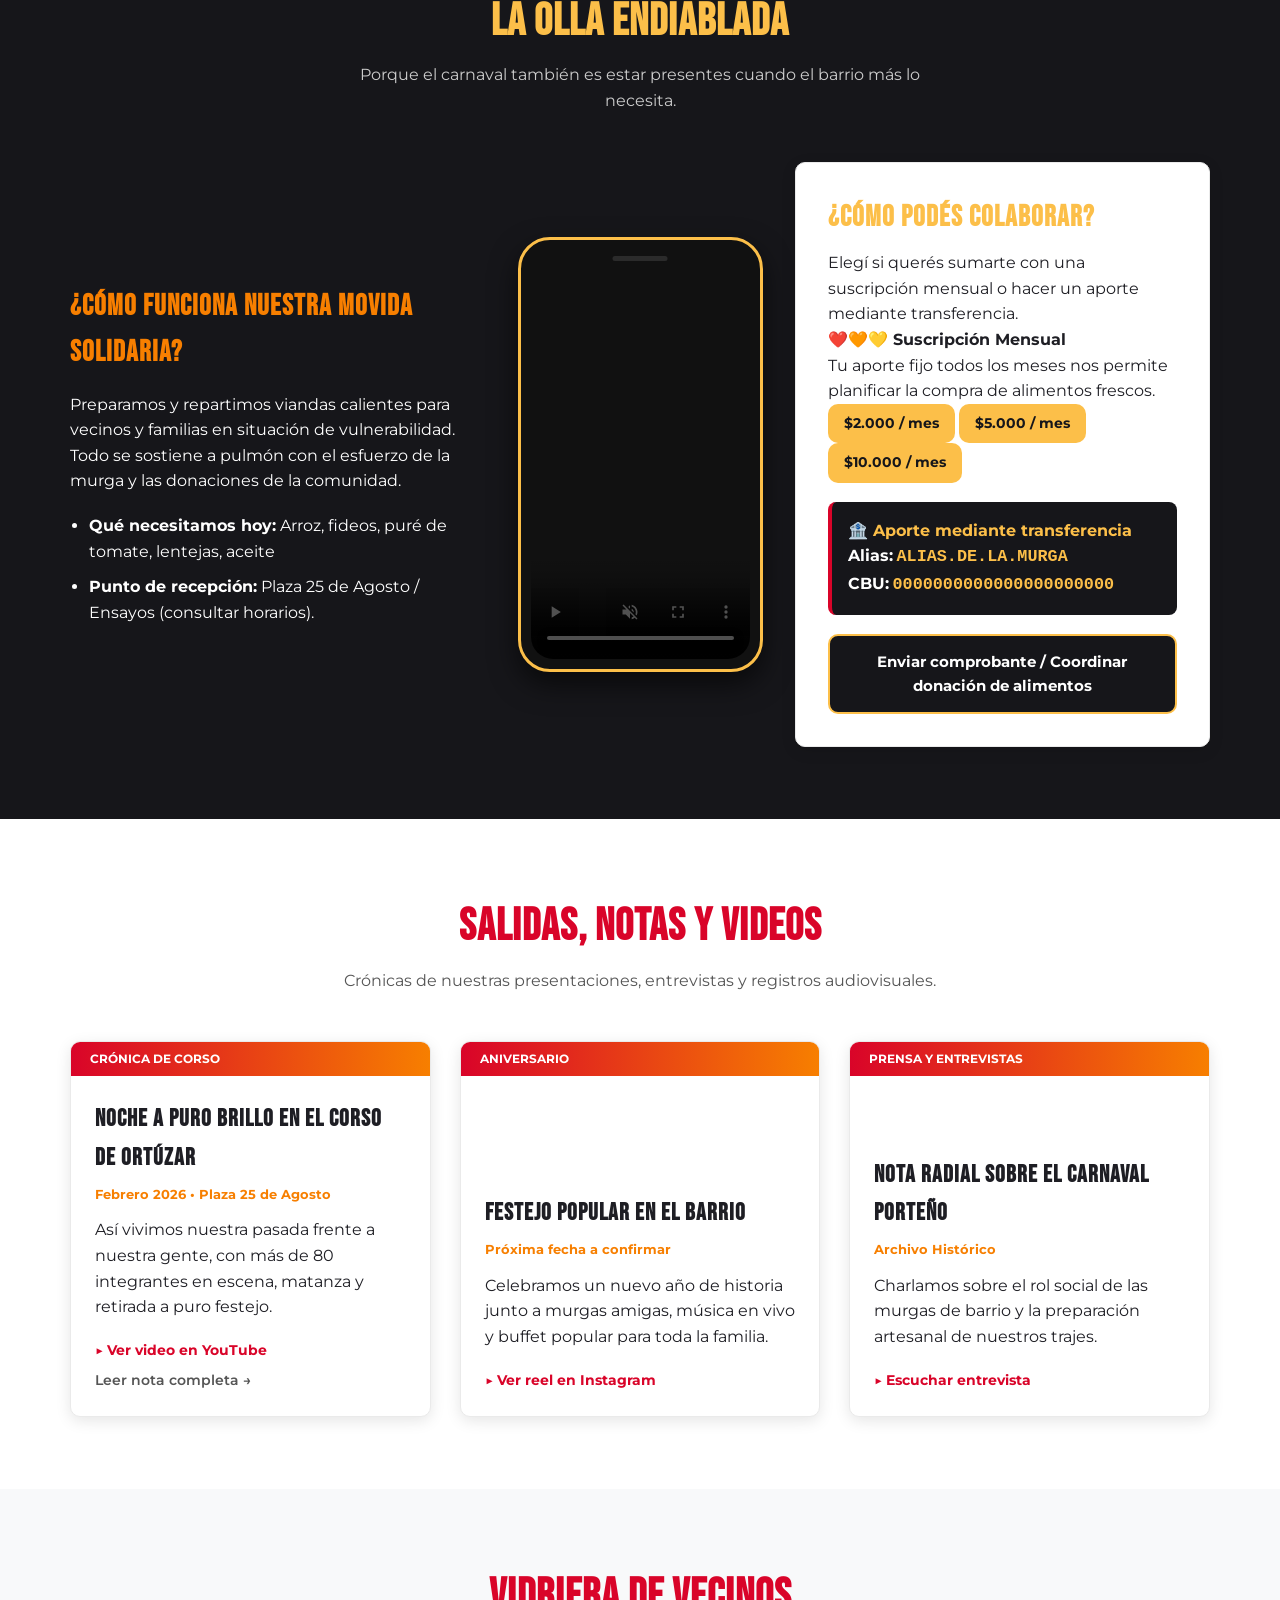
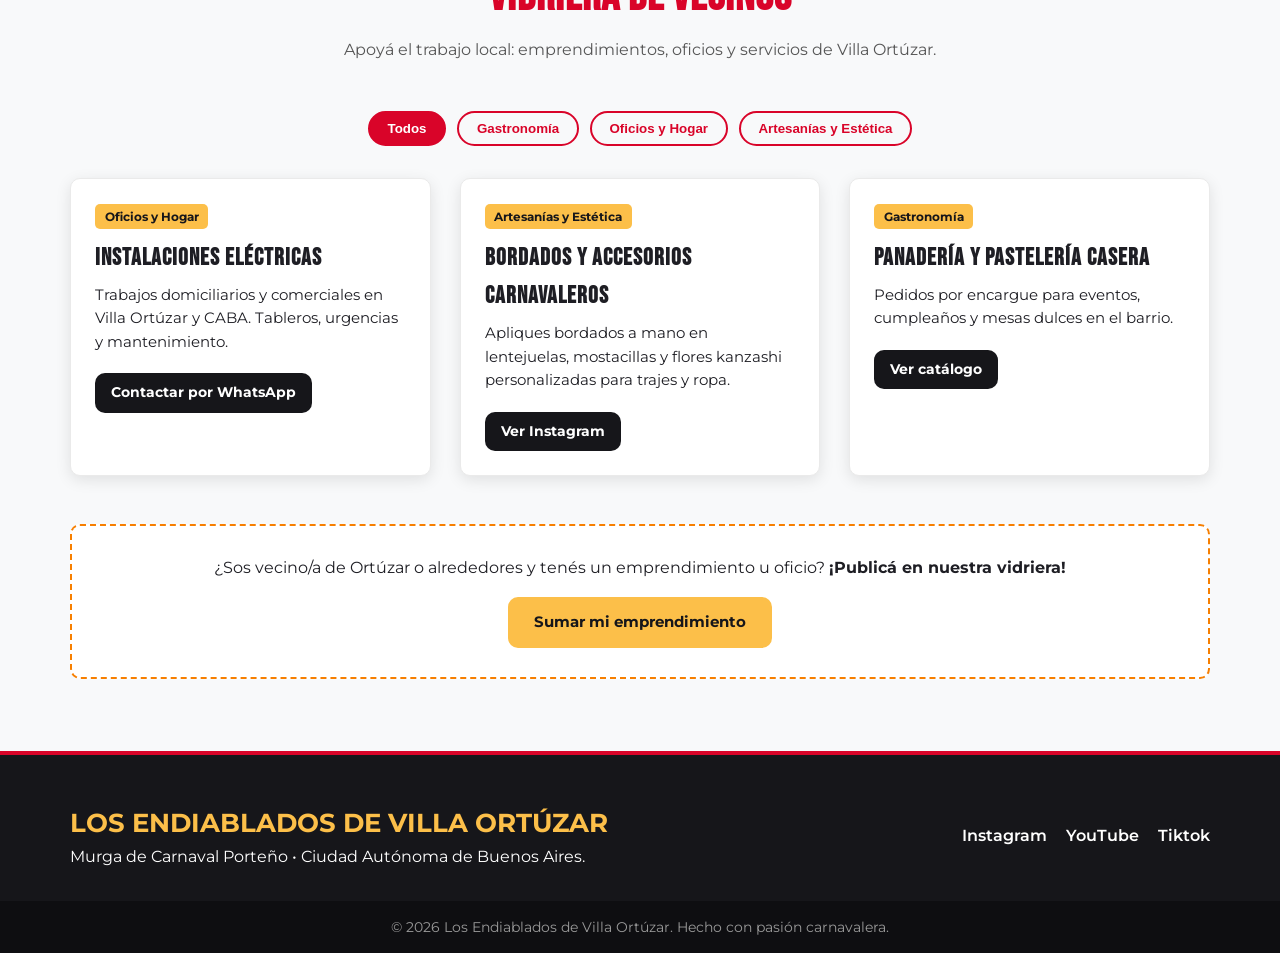
==== commit ea35b23d: "Update index.html edir columna central, muted lopp video" ====
--- a/index.html
+++ b/index.html
@@ -113,9 +113,9 @@
         </div>
 
        <!-- COLUMNA CENTRAL: VIDEO VERTICAL TIPO CELULAR -->
-        <div class="olla-video">
+       <div class="olla-video">
           <div class="marco-celular">
-            <video controls playsinline preload="none" poster="img/portada-olla.jpeg">
+            <video id="video-olla" controls muted loop playsinline poster="img/portada-olla.jpg">
               <source src="video/video-olla.mp4" type="video/mp4">
               Tu navegador no soporta videos.
             </video>
--- a/css/styles.css
+++ b/css/styles.css
@@ -326,11 +326,45 @@
 }
 
 /* LA OLLA ENDIABLADA */
+/* LA OLLA ENDIABLADA */
 .olla-grid {
   display: grid;
-  grid-template-columns: 1.2fr 1fr;
-  gap: 2.5rem;
+  grid-template-columns: 1.1fr auto 1.1fr;
+  gap: 2rem;
   align-items: center;
+}
+
+.marco-celular {
+  position: relative;
+  width: 245px;
+  aspect-ratio: 9 / 16;
+  border-radius: 32px;
+  padding: 10px;
+  border: 3px solid var(--amarillo-sol);
+  box-shadow: 0 12px 28px rgba(0, 0, 0, 0.6);
+  background-color: #111111;
+  margin: 0 auto;
+}
+
+.marco-celular::before {
+  content: '';
+  position: absolute;
+  top: 16px;
+  left: 50%;
+  transform: translateX(-50%);
+  width: 55px;
+  height: 5px;
+  background-color: #2b2b2b;
+  border-radius: 10px;
+  z-index: 2;
+}
+
+.marco-celular video {
+  width: 100%;
+  height: 100%;
+  object-fit: cover;
+  border-radius: 22px;
+  display: block;
 }
 
 .olla-info h3 {
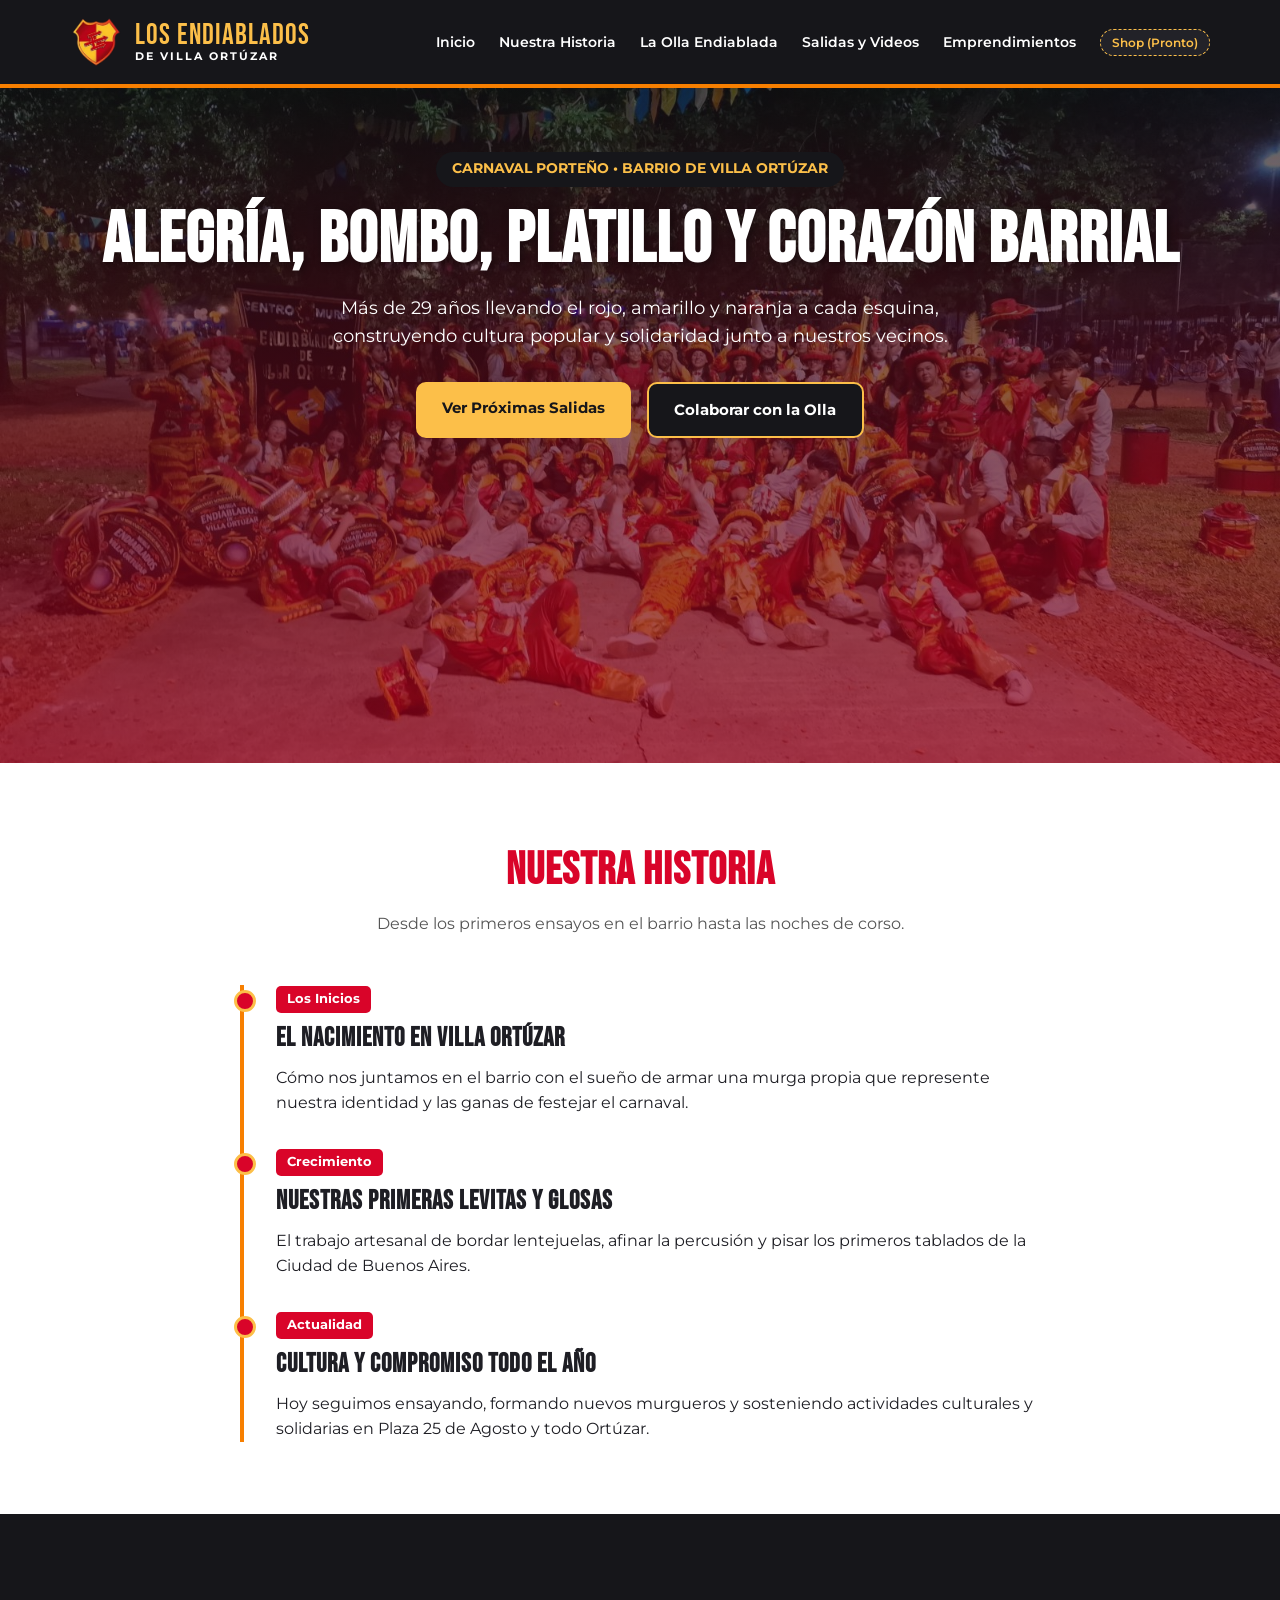
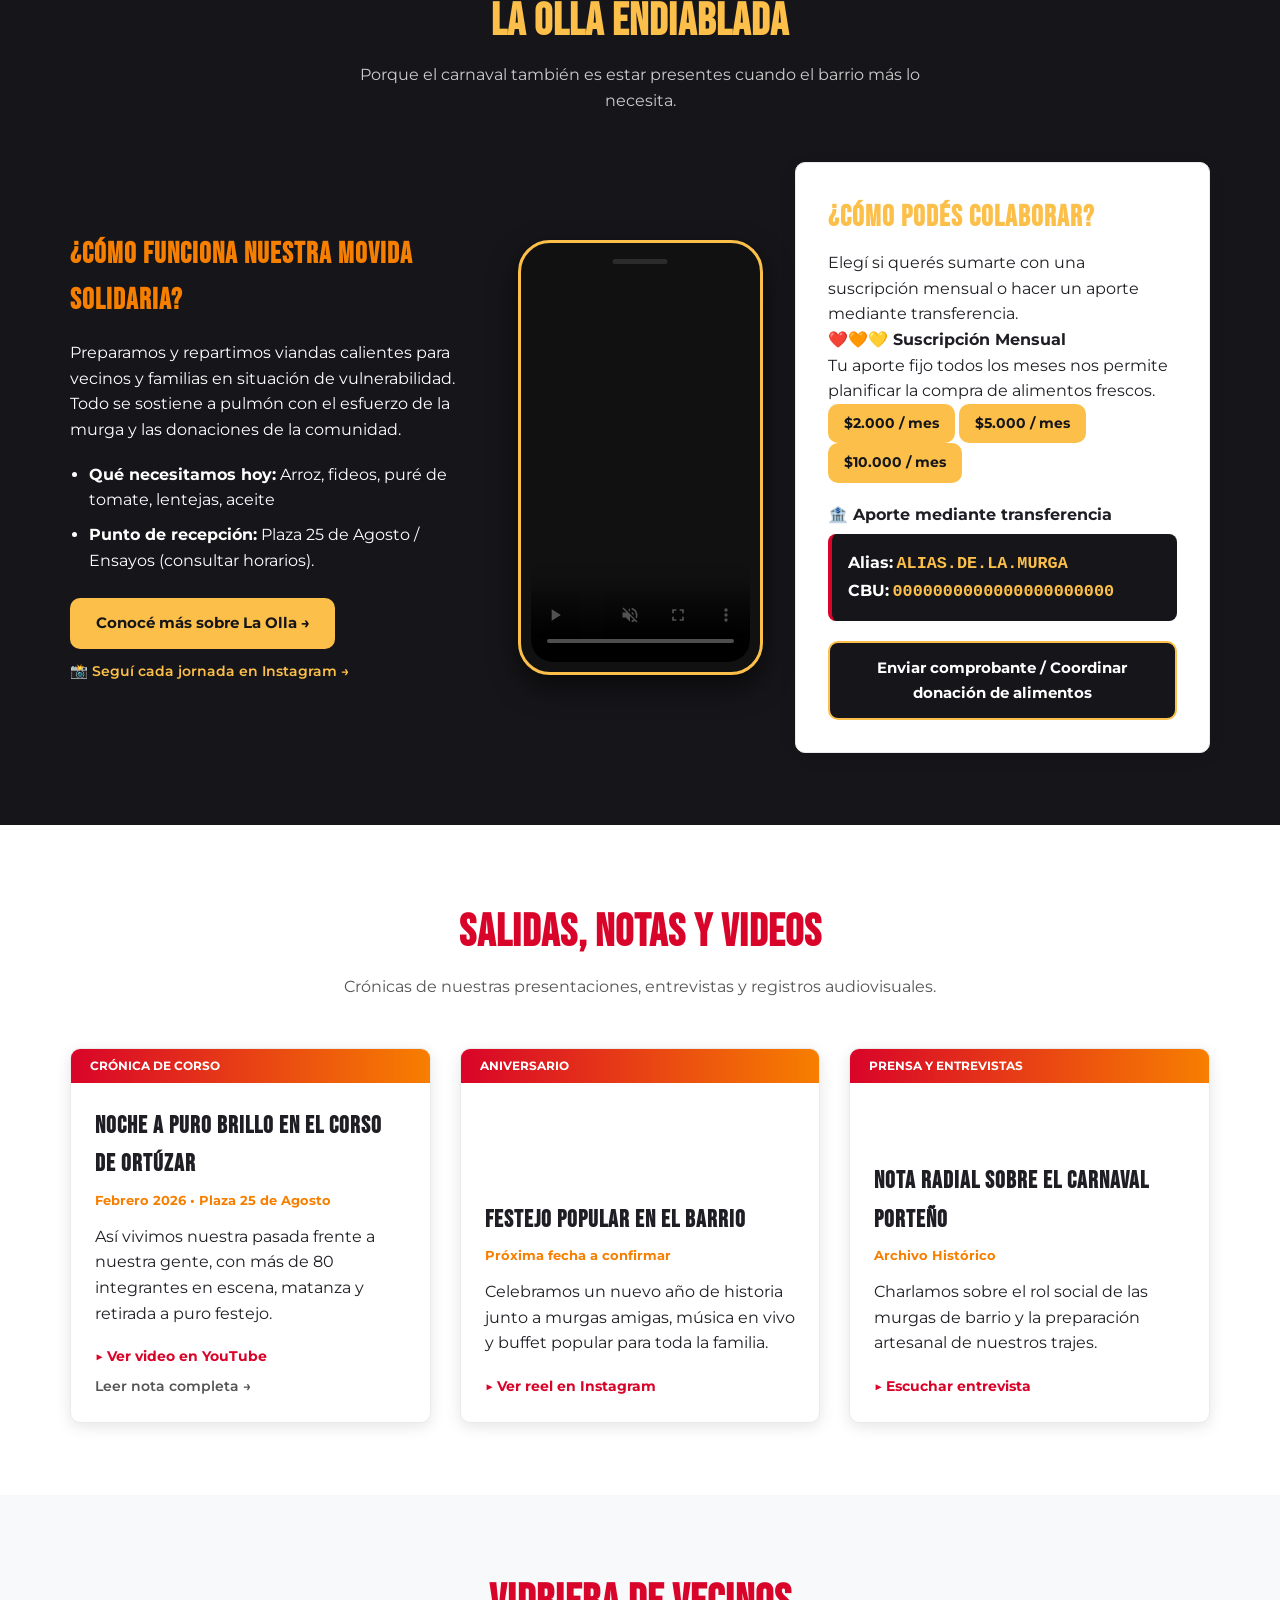
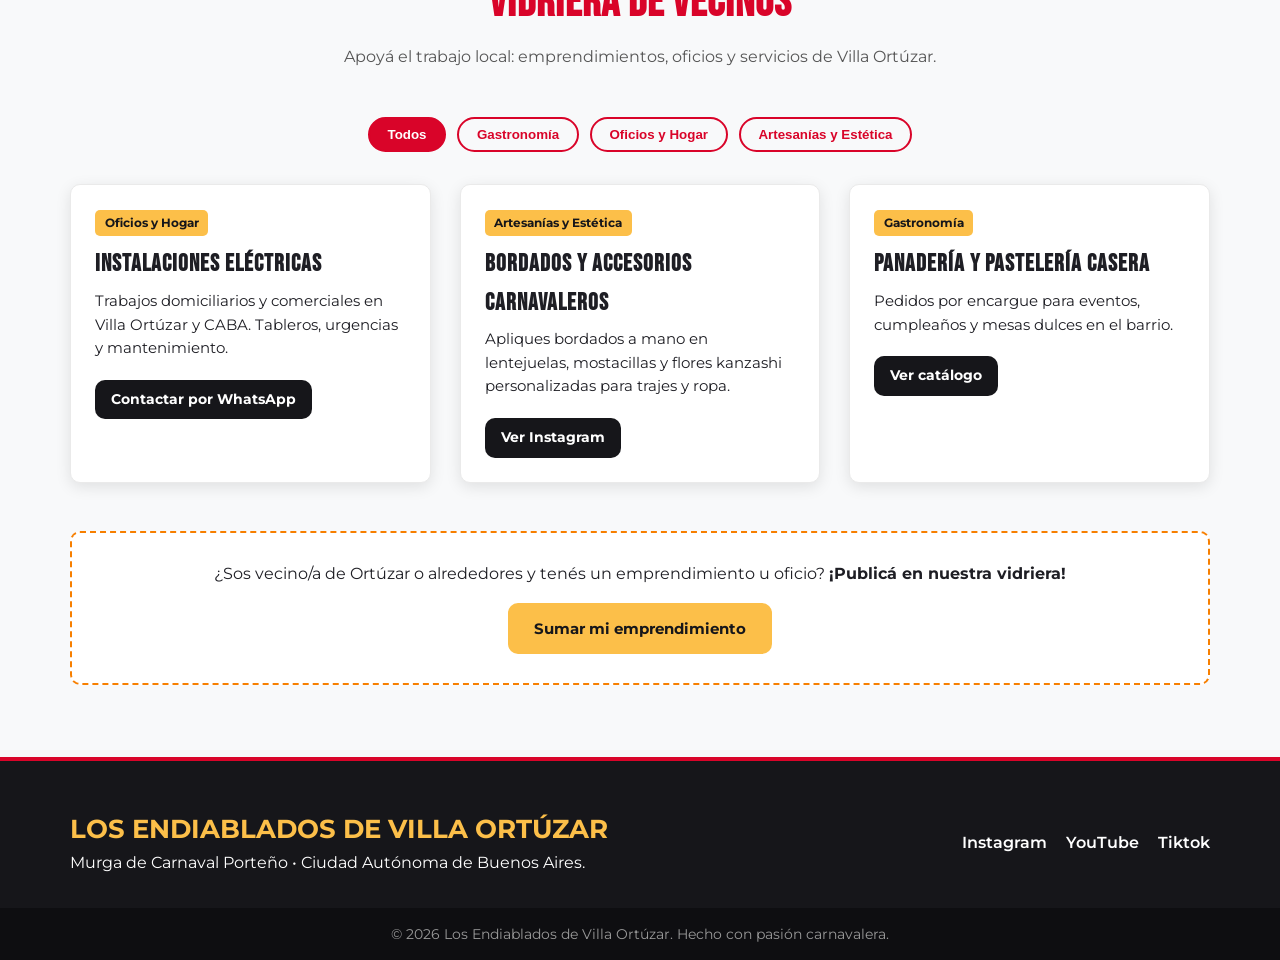
==== commit 6f112742: "Update index.html add botones olla" ====
--- a/index.html
+++ b/index.html
@@ -95,7 +95,7 @@
     </div>
   </section>
 
-  <!-- LA OLLA ENDIABLADA -->
+ <!-- LA OLLA ENDIABLADA -->
   <section id="olla" class="seccion seccion-destacada">
     <div class="container">
       <h2 class="titulo-seccion">La Olla Endiablada</h2>
@@ -107,13 +107,20 @@
           <p>Preparamos y repartimos viandas calientes para vecinos y familias en situación de vulnerabilidad. Todo se sostiene a pulmón con el esfuerzo de la murga y las donaciones de la comunidad.</p>
           
           <ul class="lista-necesidades">
-            <li><strong>Qué necesitamos hoy:</strong> Arroz, fideos, puré de tomate, lentejas, aceite </li>
+            <li><strong>Qué necesitamos hoy:</strong> Arroz, fideos, puré de tomate, lentejas, aceite</li>
             <li><strong>Punto de recepción:</strong> Plaza 25 de Agosto / Ensayos (consultar horarios).</li>
           </ul>
-        </div>
-
-       <!-- COLUMNA CENTRAL: VIDEO VERTICAL TIPO CELULAR -->
-       <div class="olla-video">
+
+          <div style="margin-top: 1.5rem; display: flex; flex-direction: column; gap: 0.7rem; align-items: flex-start;">
+            <a href="olla.html" class="btn btn-primario">Conocé más sobre La Olla →</a>
+            <a href="https://www.instagram.com/TU_USUARIO_DE_LA_OLLA/" target="_blank" rel="noopener" style="color: var(--amarillo-sol); font-weight: 600; font-size: 0.9rem; text-decoration: none;">
+              📸 Seguí cada jornada en Instagram →
+            </a>
+          </div>
+        </div>
+
+        <!-- COLUMNA CENTRAL: VIDEO VERTICAL TIPO CELULAR -->
+        <div class="olla-video">
           <div class="marco-celular">
             <video id="video-olla" controls muted loop playsinline poster="img/portada-olla.jpg">
               <source src="video/video-olla.mp4" type="video/mp4">
@@ -122,29 +129,29 @@
           </div>
         </div>
         
-       <div class="olla-colaborar card">
+        <div class="olla-colaborar card">
           <h3>¿Cómo podés colaborar?</h3>
           <p>Elegí si querés sumarte con una suscripción mensual o hacer un aporte mediante transferencia.</p>
 
           <!-- OPCIÓN 1: SUSCRIPCIONES MENSUALES -->
           <div class="bloque-aporte">
-            <h4>❤️🧡💛 Suscripción Mensual </h4>
+            <h4>❤️🧡💛 Suscripción Mensual</h4>
             <p class="texto-chico">Tu aporte fijo todos los meses nos permite planificar la compra de alimentos frescos.</p>
             <div class="botones-suscripcion">
-              <a href="https://www.mercadopago.com.ar/subscriptions/checkout?preapproval_plan_id=2c93808497c19ac40197c2ccf2440081&utm_source=ig&utm_medium=social&utm_content=link_in_bio&fbclid=PAZXh0bgNhZW0CMTEAcGRvZgJzcnRjBmFwcF9pZA85MzY2MTk3NDMzOTI0NTkAAadeOzZLfaaHiOubN36zARPxcL58Sr5j7UVi0r9Bs9rQK-cjOO-Kn4Z6Jc5pHQ_aem_GXrFR9Poe20s46vc8TfKgQ" target="_blank" class="btn btn-primario btn-sm">$2.000 / mes</a>
-              <a href="https://www.mercadopago.com.ar/subscriptions/checkout?preapproval_plan_id=2c93808497b74ff10197c2cd6a740403&utm_source=ig&utm_medium=social&utm_content=link_in_bio&fbclid=PAZXh0bgNhZW0CMTEAcGRvZgJzcnRjBmFwcF9pZA85MzY2MTk3NDMzOTI0NTkAAad5-vVBAoXJXlR_AohFHpH9Ggpq4cyj3sk8qFqg9bqpv9_JJnti5mCOWoGQBw_aem_zA_1iY46DZrJbElqBzYngA" target="_blank" class="btn btn-primario btn-sm">$5.000 / mes</a>
-              <a href="https://www.mercadopago.com.ar/subscriptions/checkout?preapproval_plan_id=2c93808497b74ff10197c2cdd6240404&utm_source=ig&utm_medium=social&utm_content=link_in_bio&fbclid=PAZXh0bgNhZW0CMTEAcGRvZgJzcnRjBmFwcF9pZA85MzY2MTk3NDMzOTI0NTkAAafkJwaKpgzb1FXku-jPKR5TJd_dQFfsJ4Jz7oGWbnifcEV50995iIL0hLGP0A_aem_bkFFTRtNgH5E9SUqNSgckQ" target="_blank" class="btn btn-primario btn-sm">$10.000 / mes</a>
+              <a href="https://www.mercadopago.com.ar/subscriptions/checkout?preapproval_plan_id=2c93808497c19ac40197c2ccf2440081&utm_source=ig&utm_medium=social&utm_content=link_in_bio&fbclid=PAZXh0bgNhZW0CMTEAcGRvZgJzcnRjBmFwcF9pZA85MzY2MTk3NDMzOTI0NTkAAadeOzZLfaaHiOubN36zARPxcL58Sr5j7UVi0r9Bs9rQK-cjOO-Kn4Z6Jc5pHQ_aem_GXrFR9Poe20s46vc8TfKgQ" target="_blank" rel="noopener" class="btn btn-primario btn-sm">$2.000 / mes</a>
+              <a href="https://www.mercadopago.com.ar/subscriptions/checkout?preapproval_plan_id=2c93808497b74ff10197c2cd6a740403&utm_source=ig&utm_medium=social&utm_content=link_in_bio&fbclid=PAZXh0bgNhZW0CMTEAcGRvZgJzcnRjBmFwcF9pZA85MzY2MTk3NDMzOTI0NTkAAad5-vVBAoXJXlR_AohFHpH9Ggpq4cyj3sk8qFqg9bqpv9_JJnti5mCOWoGQBw_aem_zA_1iY46DZrJbElqBzYngA" target="_blank" rel="noopener" class="btn btn-primario btn-sm">$5.000 / mes</a>
+              <a href="https://www.mercadopago.com.ar/subscriptions/checkout?preapproval_plan_id=2c93808497b74ff10197c2cdd6240404&utm_source=ig&utm_medium=social&utm_content=link_in_bio&fbclid=PAZXh0bgNhZW0CMTEAcGRvZgJzcnRjBmFwcF9pZA85MzY2MTk3NDMzOTI0NTkAAafkJwaKpgzb1FXku-jPKR5TJd_dQFfsJ4Jz7oGWbnifcEV50995iIL0hLGP0A_aem_bkFFTRtNgH5E9SUqNSgckQ" target="_blank" rel="noopener" class="btn btn-primario btn-sm">$10.000 / mes</a>
             </div>
           </div>
 
           <!-- OPCIÓN 2: TRANSFERENCIA -->
-          <div class="datos-transferencia">
-            <h4>🏦  Aporte mediante transferencia</h4>
+          <h4 style="margin-top: 1.2rem; margin-bottom: 0.4rem;">🏦 Aporte mediante transferencia</h4>
+          <div class="datos-transferencia" style="margin-top: 0;">
             <p><strong>Alias:</strong> <code id="alias-olla">ALIAS.DE.LA.MURGA</code></p>
             <p><strong>CBU:</strong> <code>0000000000000000000000</code></p>
           </div>
 
-          <a href="https://wa.me/5491137014664?text=Hola!%20Hice%20un%20aporte%20para%20La%20Olla%20Endiablada" target="_blank" class="btn btn-secundario btn-full">Enviar comprobante / Coordinar donación de alimentos</a>
+          <a href="https://wa.me/5491137014664?text=Hola!%20Hice%20un%20aporte%20para%20La%20Olla%20Endiablada" target="_blank" rel="noopener" class="btn btn-secundario btn-full">Enviar comprobante / Coordinar donación de alimentos</a>
         </div>
       </div>
     </div>
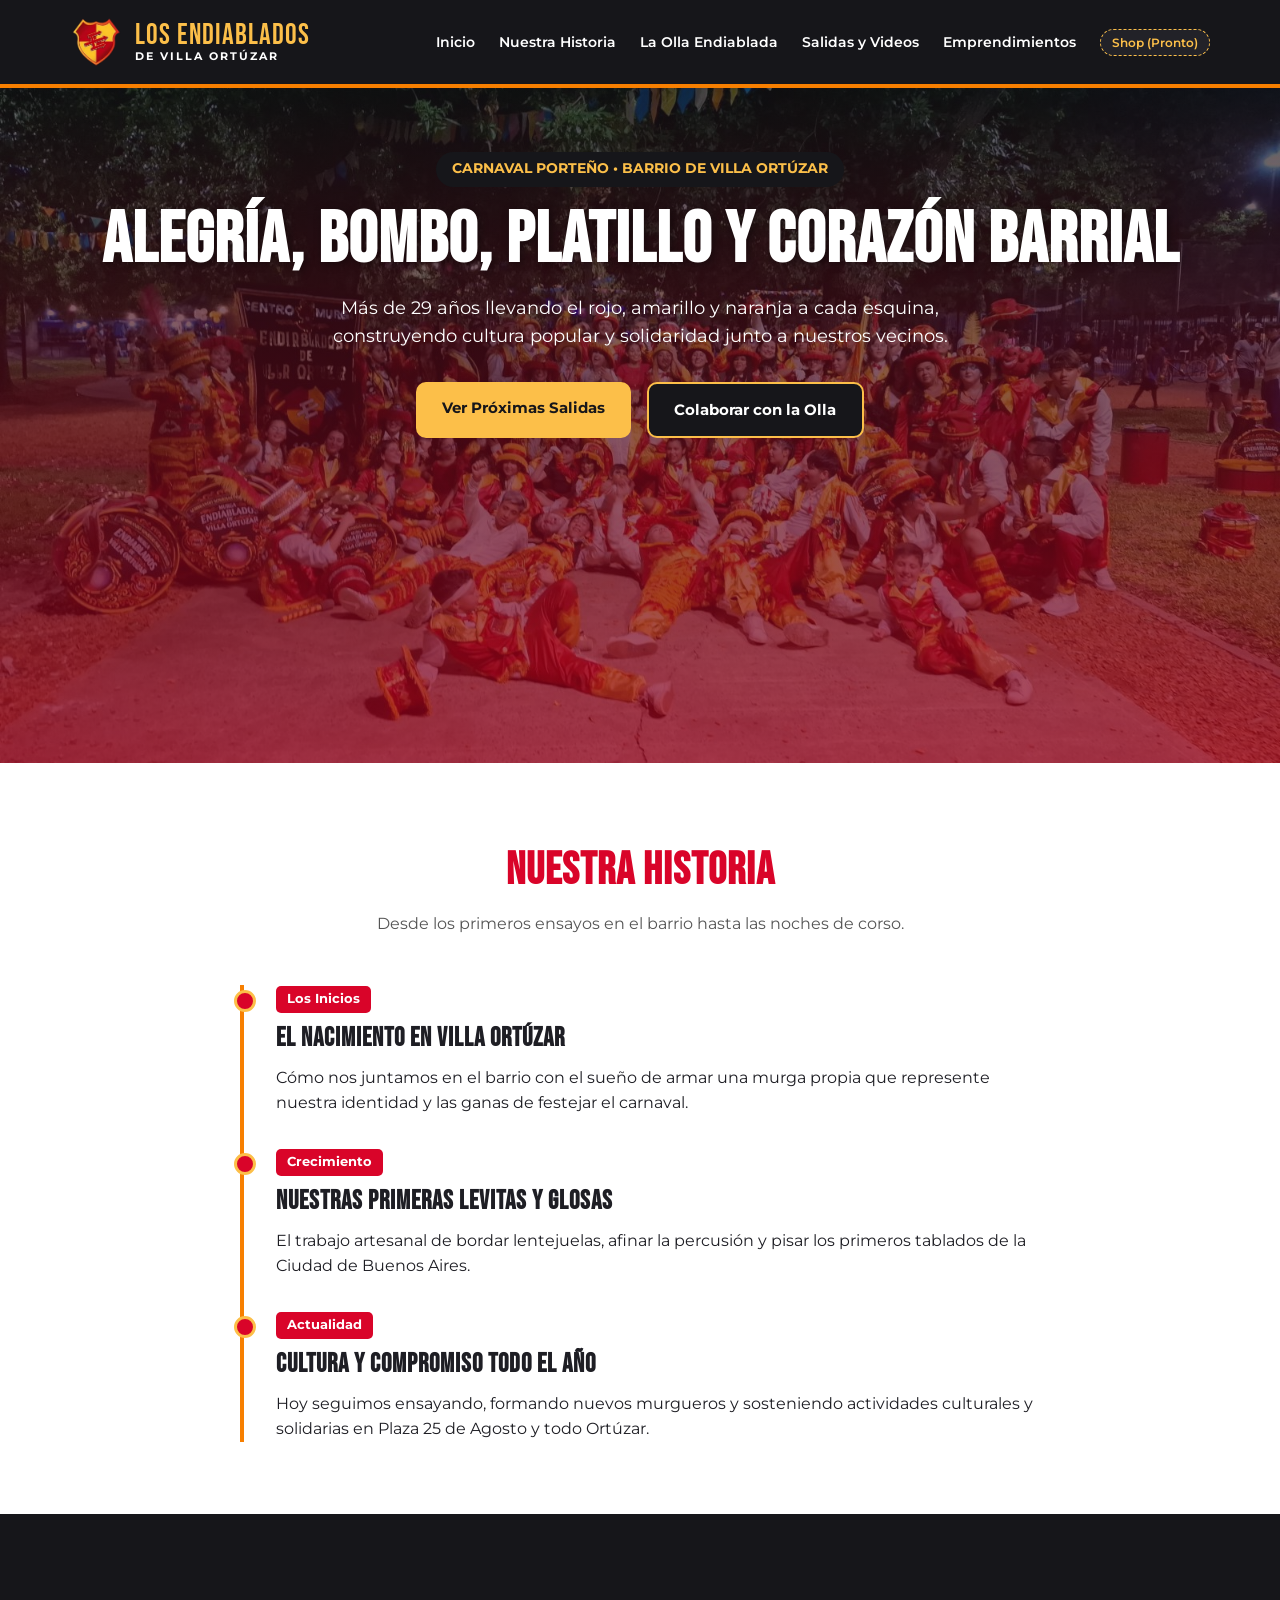
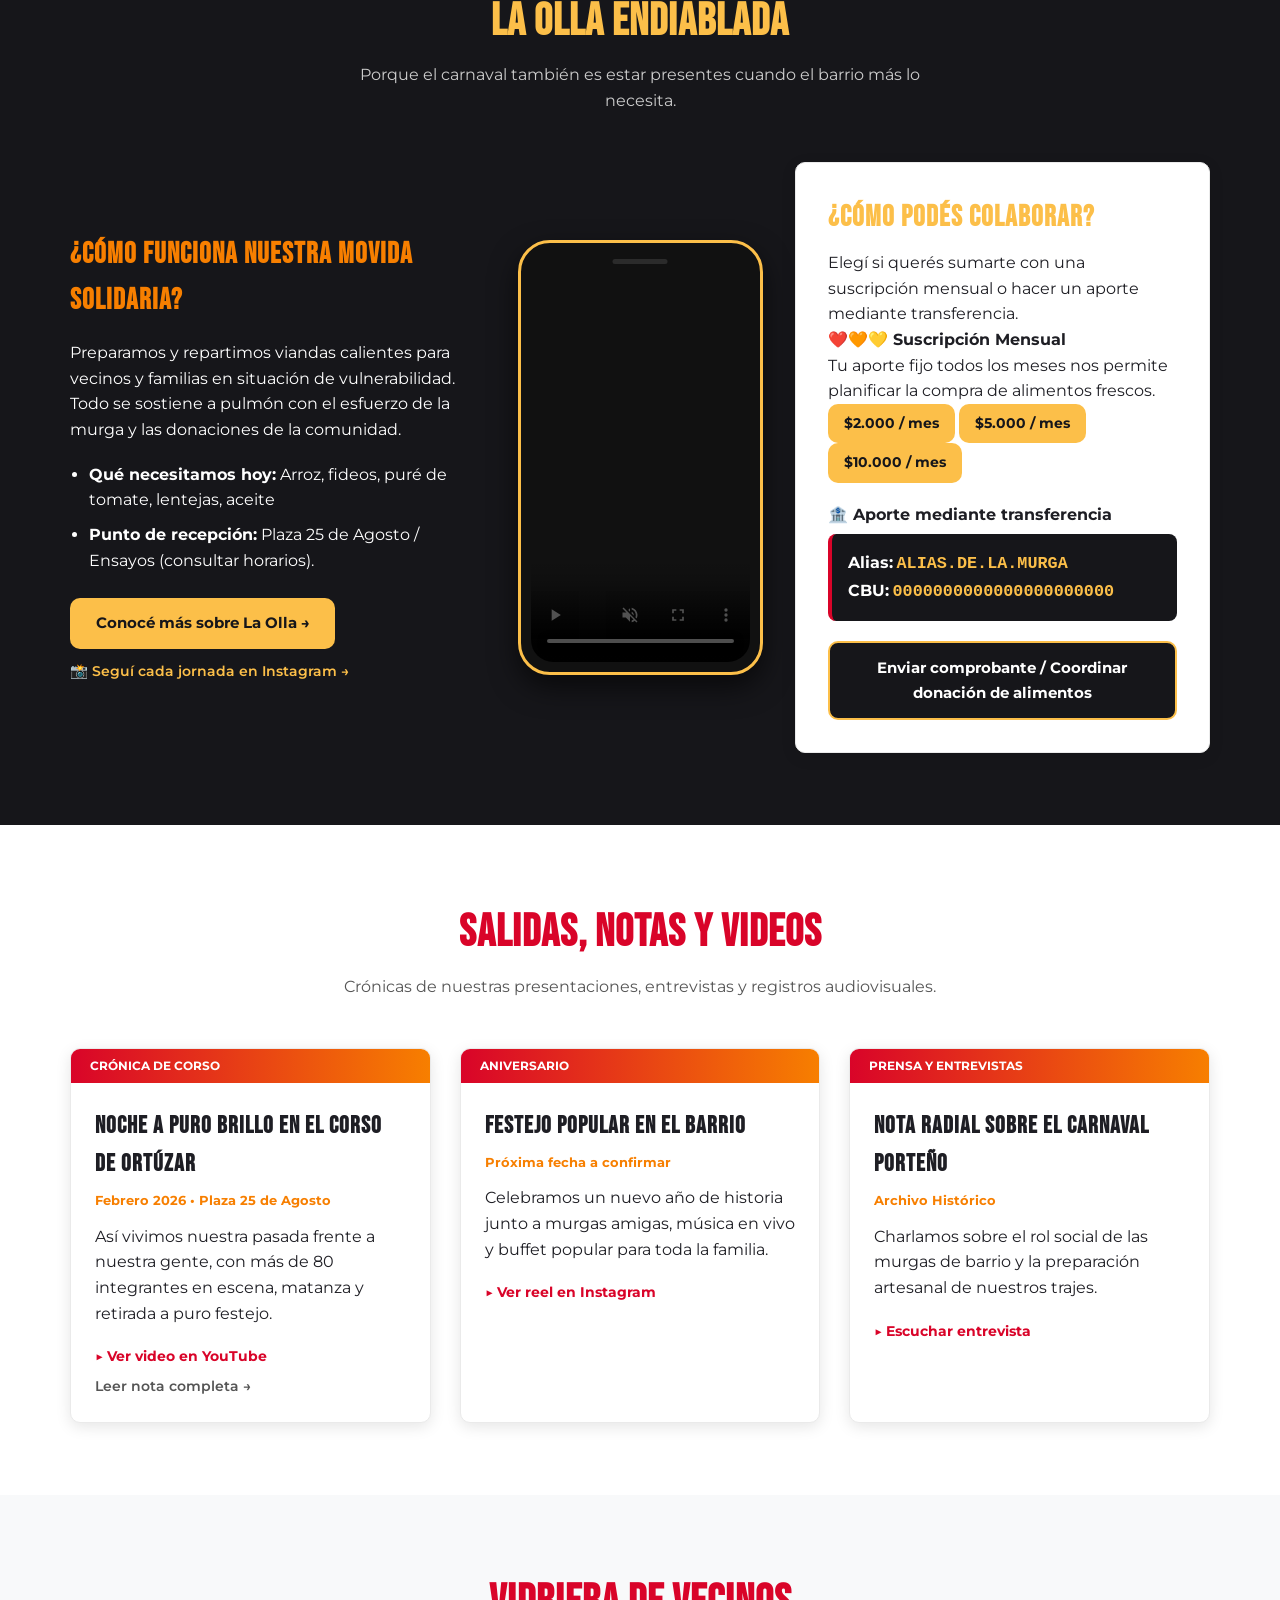
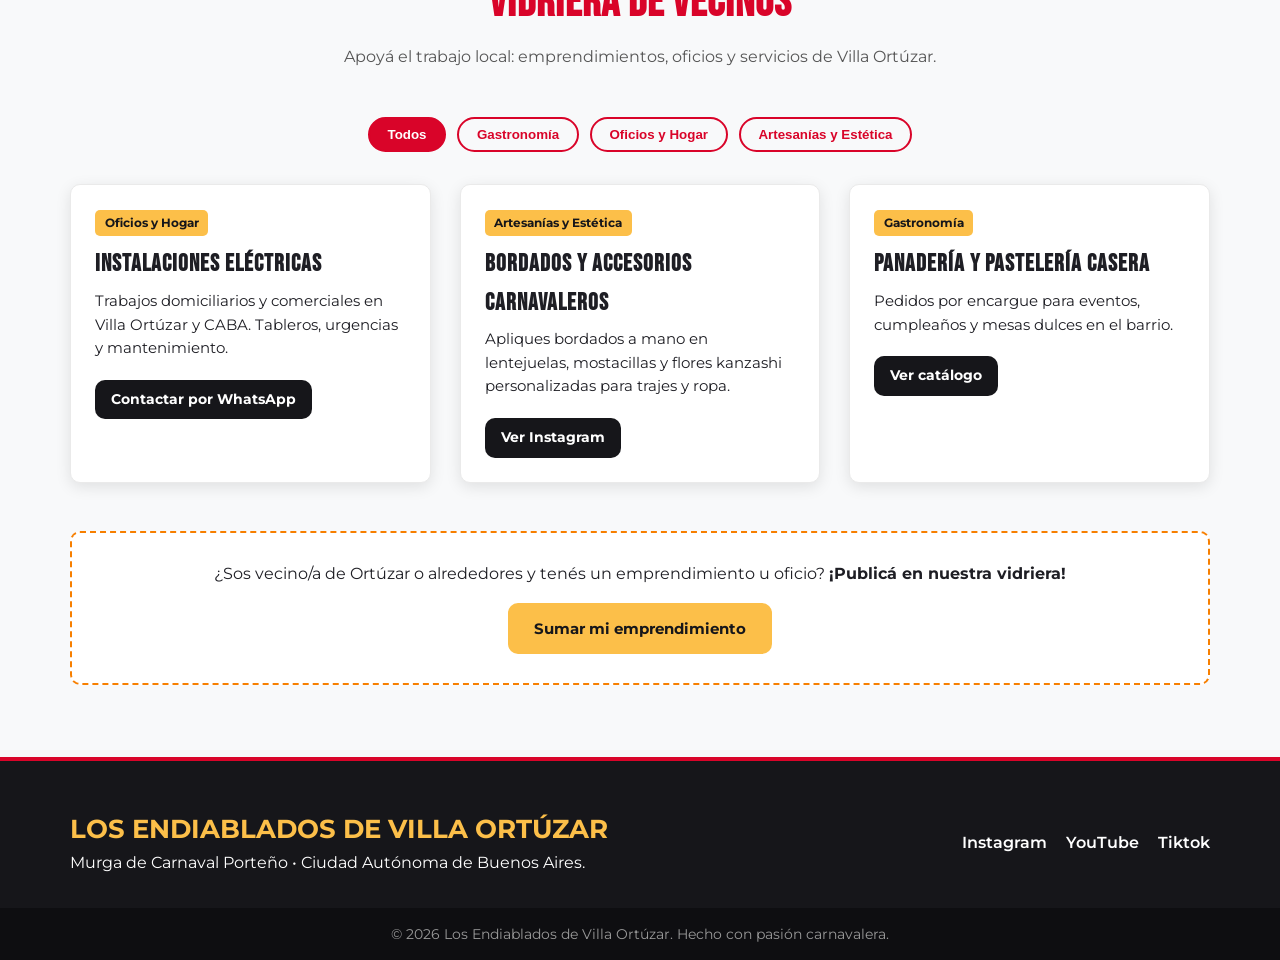
==== commit 611f33cd: "Update index.html" ====
--- a/index.html
+++ b/index.html
@@ -151,7 +151,7 @@
             <p><strong>CBU:</strong> <code>0000000000000000000000</code></p>
           </div>
 
-          <a href="https://wa.me/5491137014664?text=Hola!%20Hice%20un%20aporte%20para%20La%20Olla%20Endiablada" target="_blank" rel="noopener" class="btn btn-secundario btn-full">Enviar comprobante / Coordinar donación de alimentos</a>
+          <a href="https://wa.me/5491100000000?text=Hola!%20Hice%20un%20aporte%20para%20La%20Olla%20Endiablada" target="_blank" rel="noopener" class="btn btn-secundario btn-full">Enviar comprobante / Coordinar donación de alimentos</a>
         </div>
       </div>
     </div>
--- a/css/styles.css
+++ b/css/styles.css
@@ -455,6 +455,7 @@
 
 .card-body {
   padding: 1.5rem;
+  flex: 1;
 }
 
 .card-body h3 {
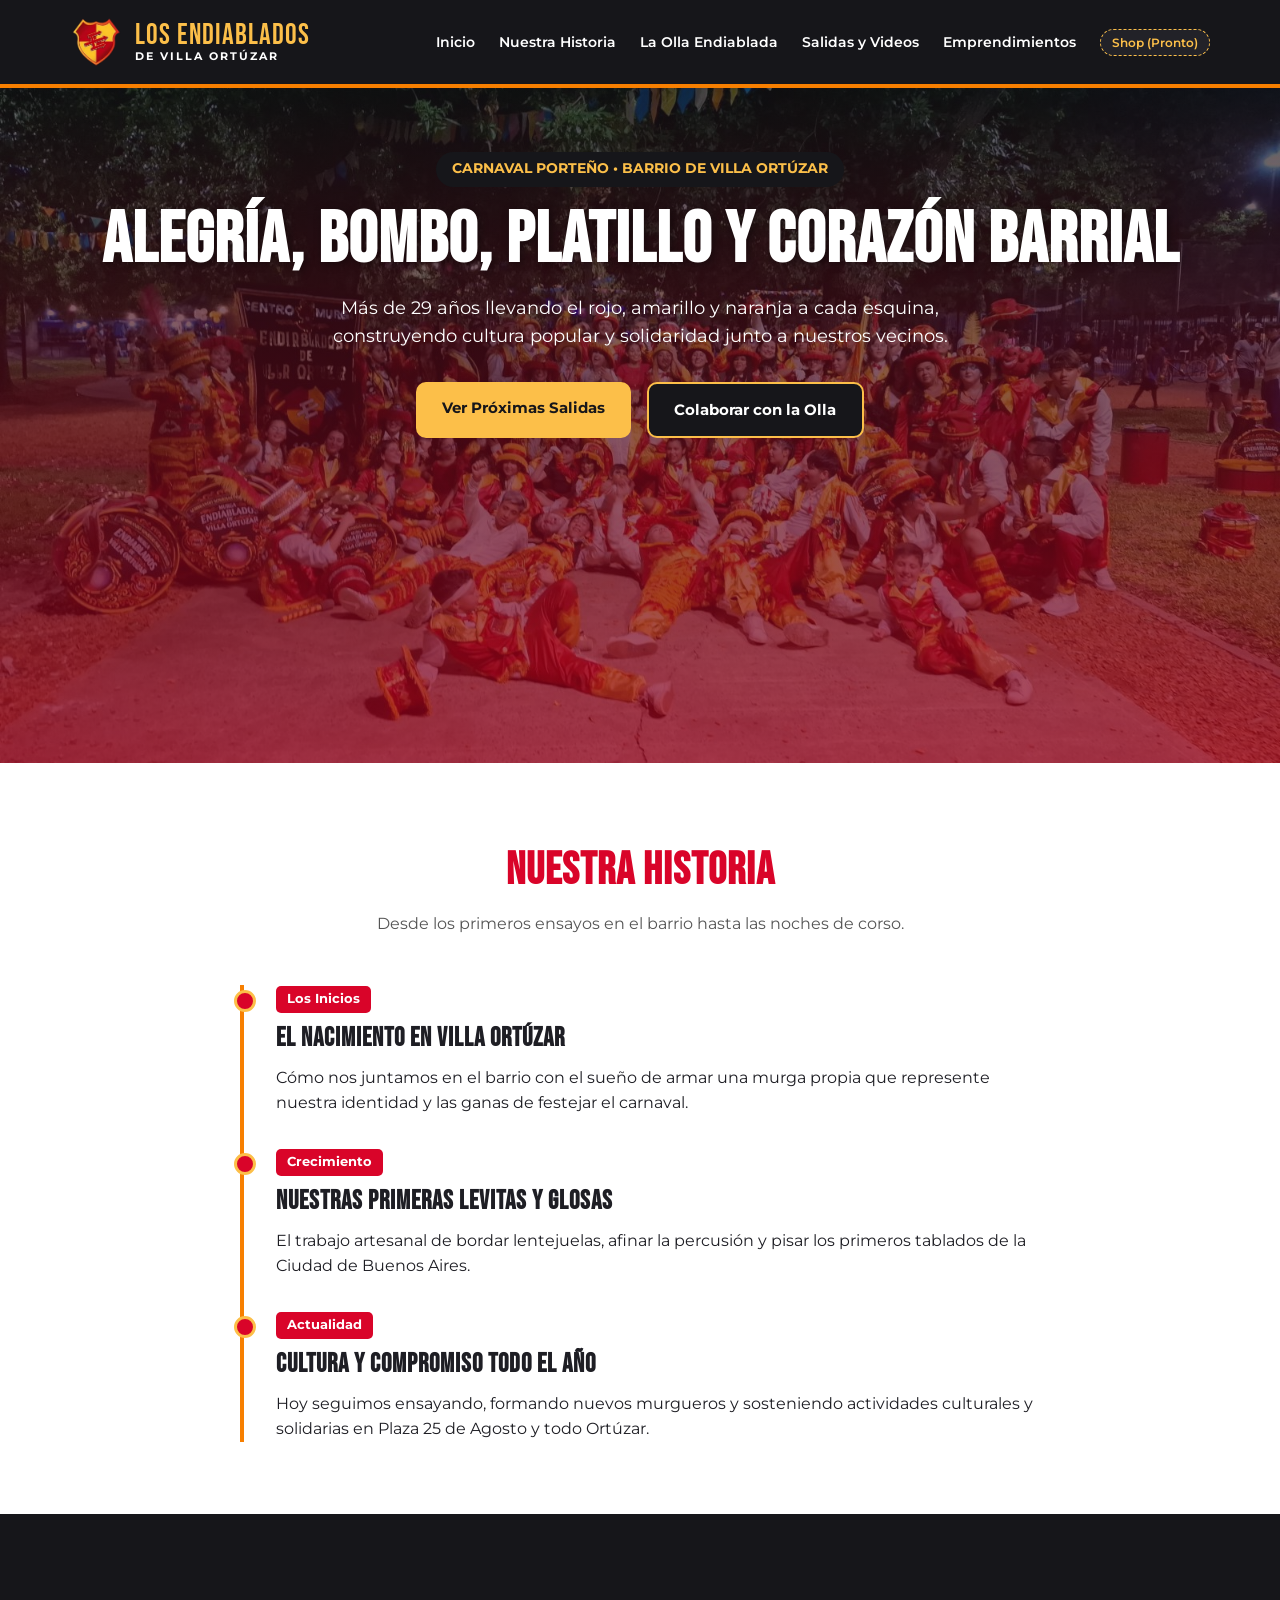
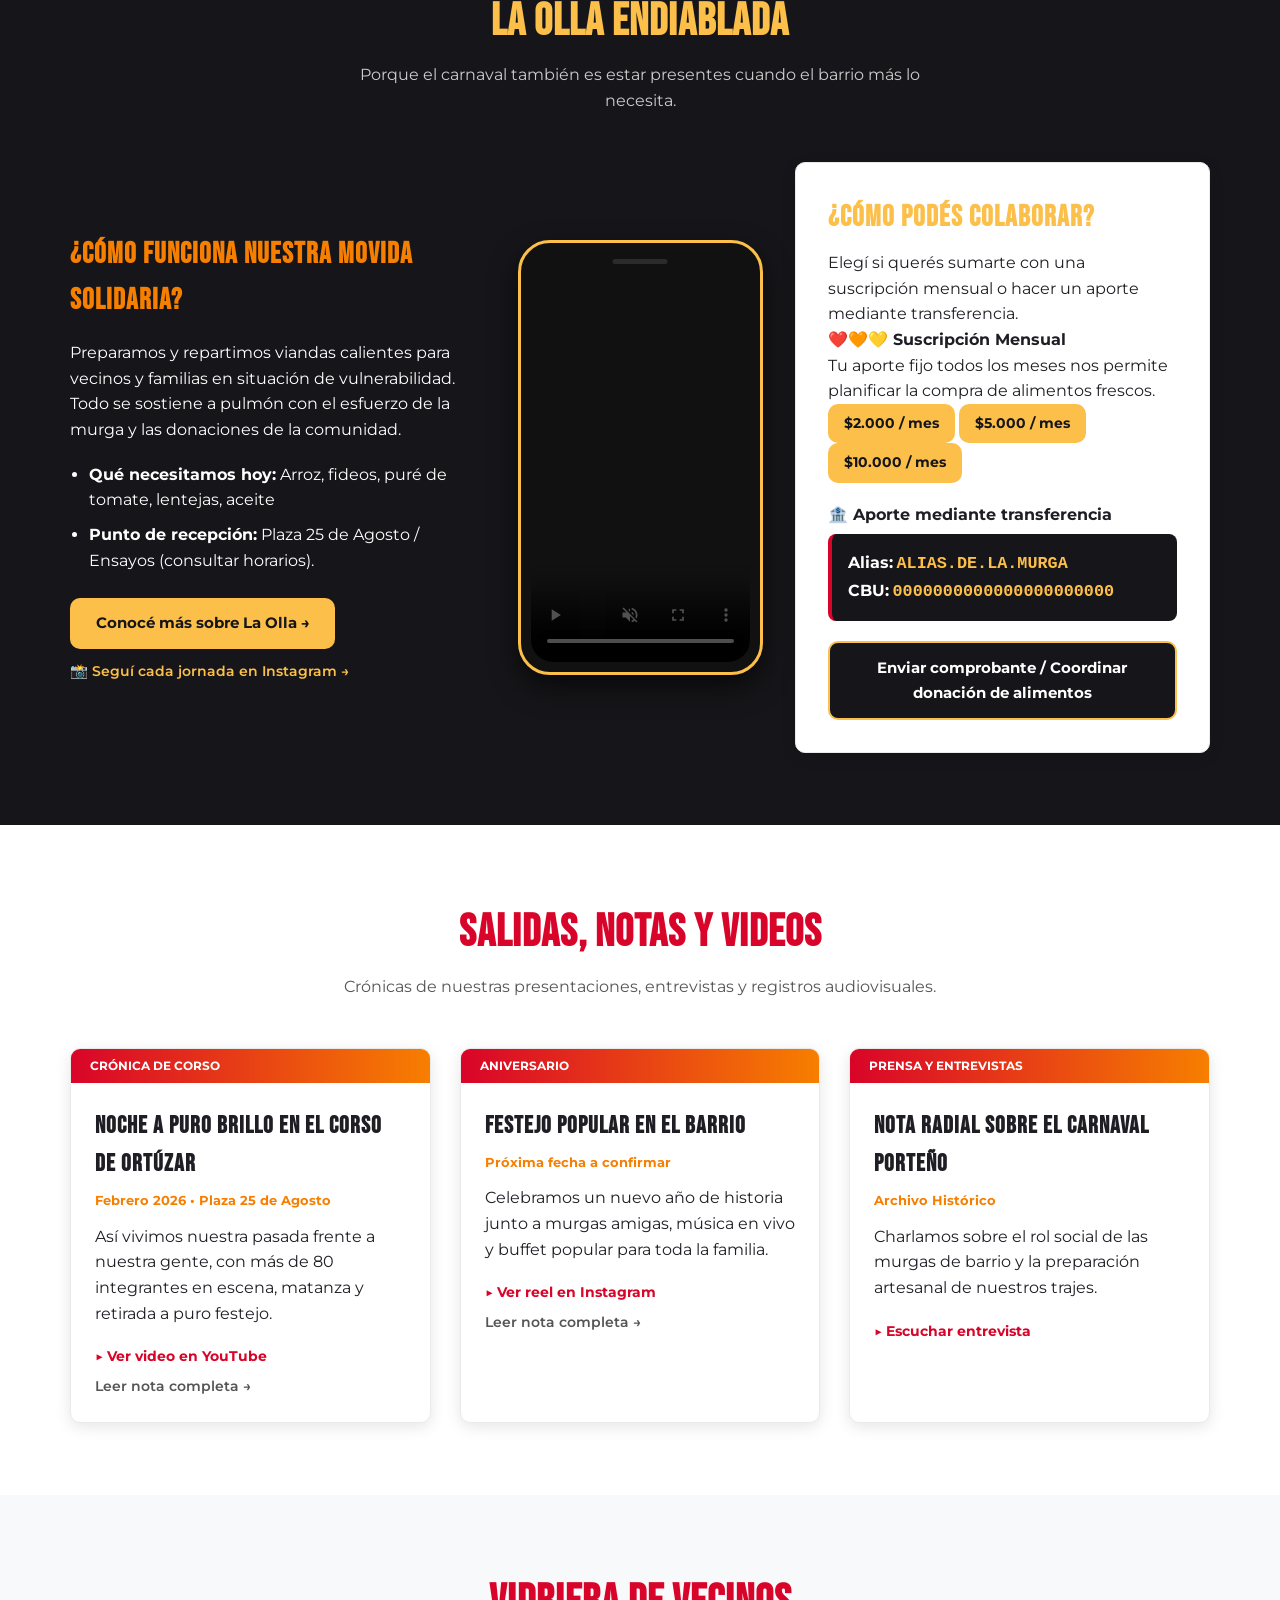
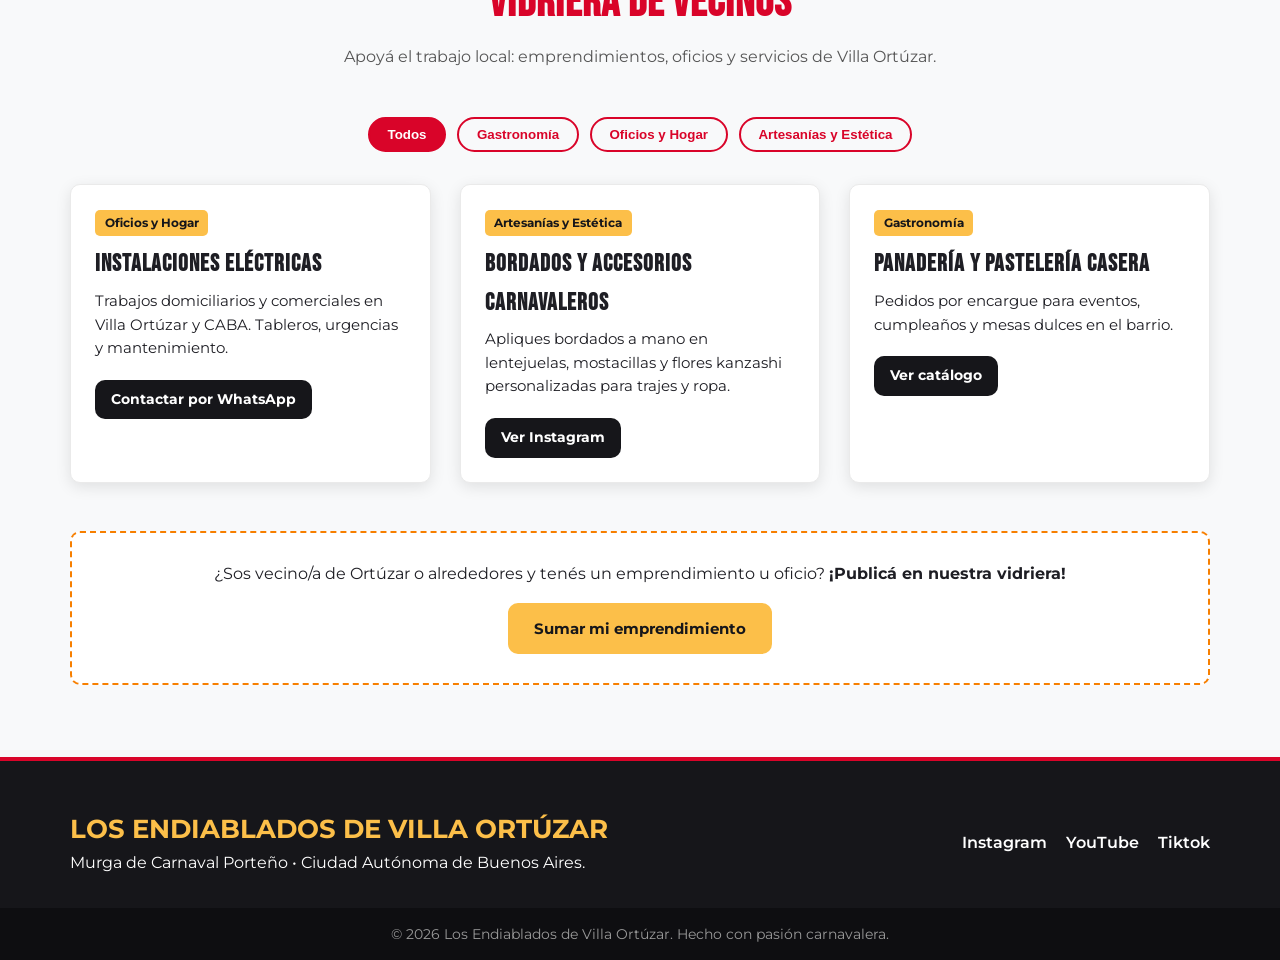
==== commit a40b4280: "Update index.html" ====
--- a/index.html
+++ b/index.html
@@ -187,6 +187,7 @@
             <p>Celebramos un nuevo año de historia junto a murgas amigas, música en vivo y buffet popular para toda la familia.</p>
             <div class="card-links">
               <a href="https://www.instagram.com" target="_blank" class="btn-link">▶ Ver reel en Instagram</a>
+              <a href="#" class="btn-link-secundario">Leer nota completa →</a>
             </div>
           </div>
         </article>
@@ -200,6 +201,7 @@
             <p>Charlamos sobre el rol social de las murgas de barrio y la preparación artesanal de nuestros trajes.</p>
             <div class="card-links">
               <a href="https://www.youtube.com" target="_blank" class="btn-link">▶ Escuchar entrevista</a>
+              
             </div>
           </div>
         </article>
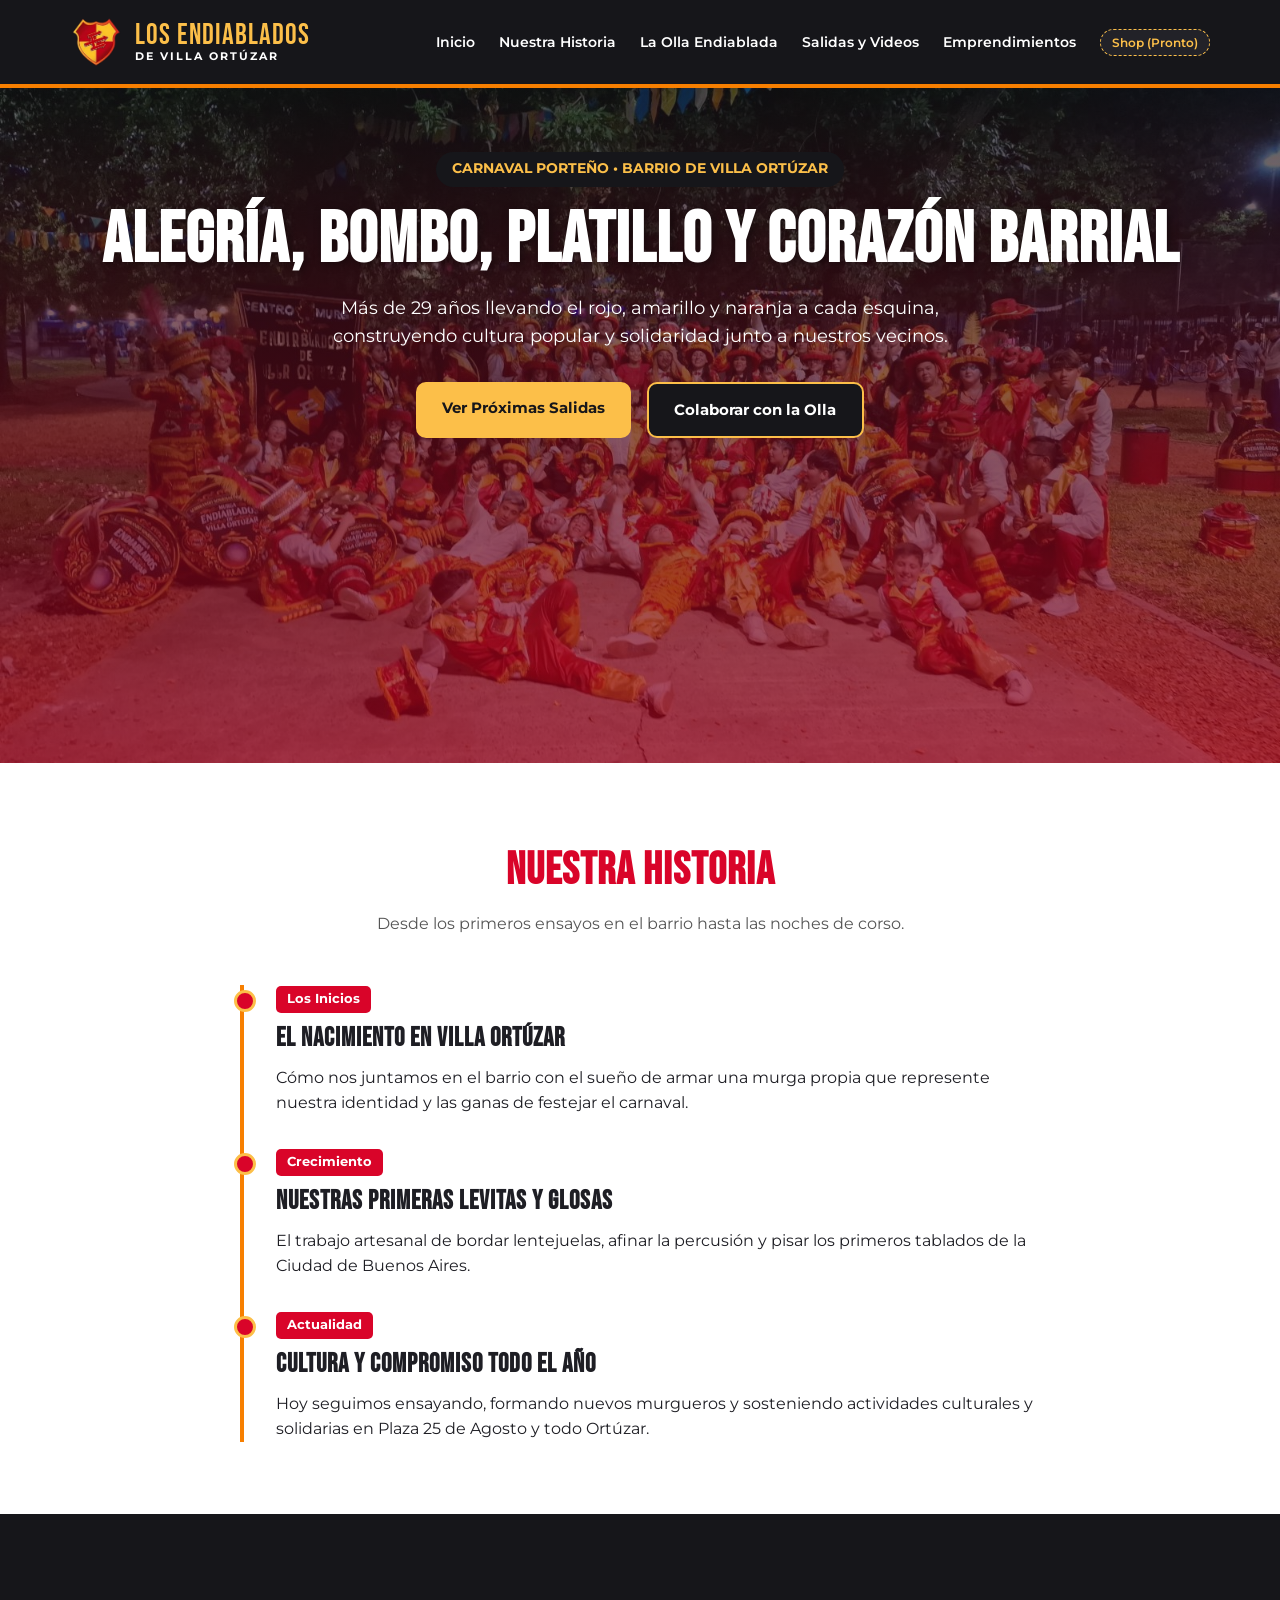
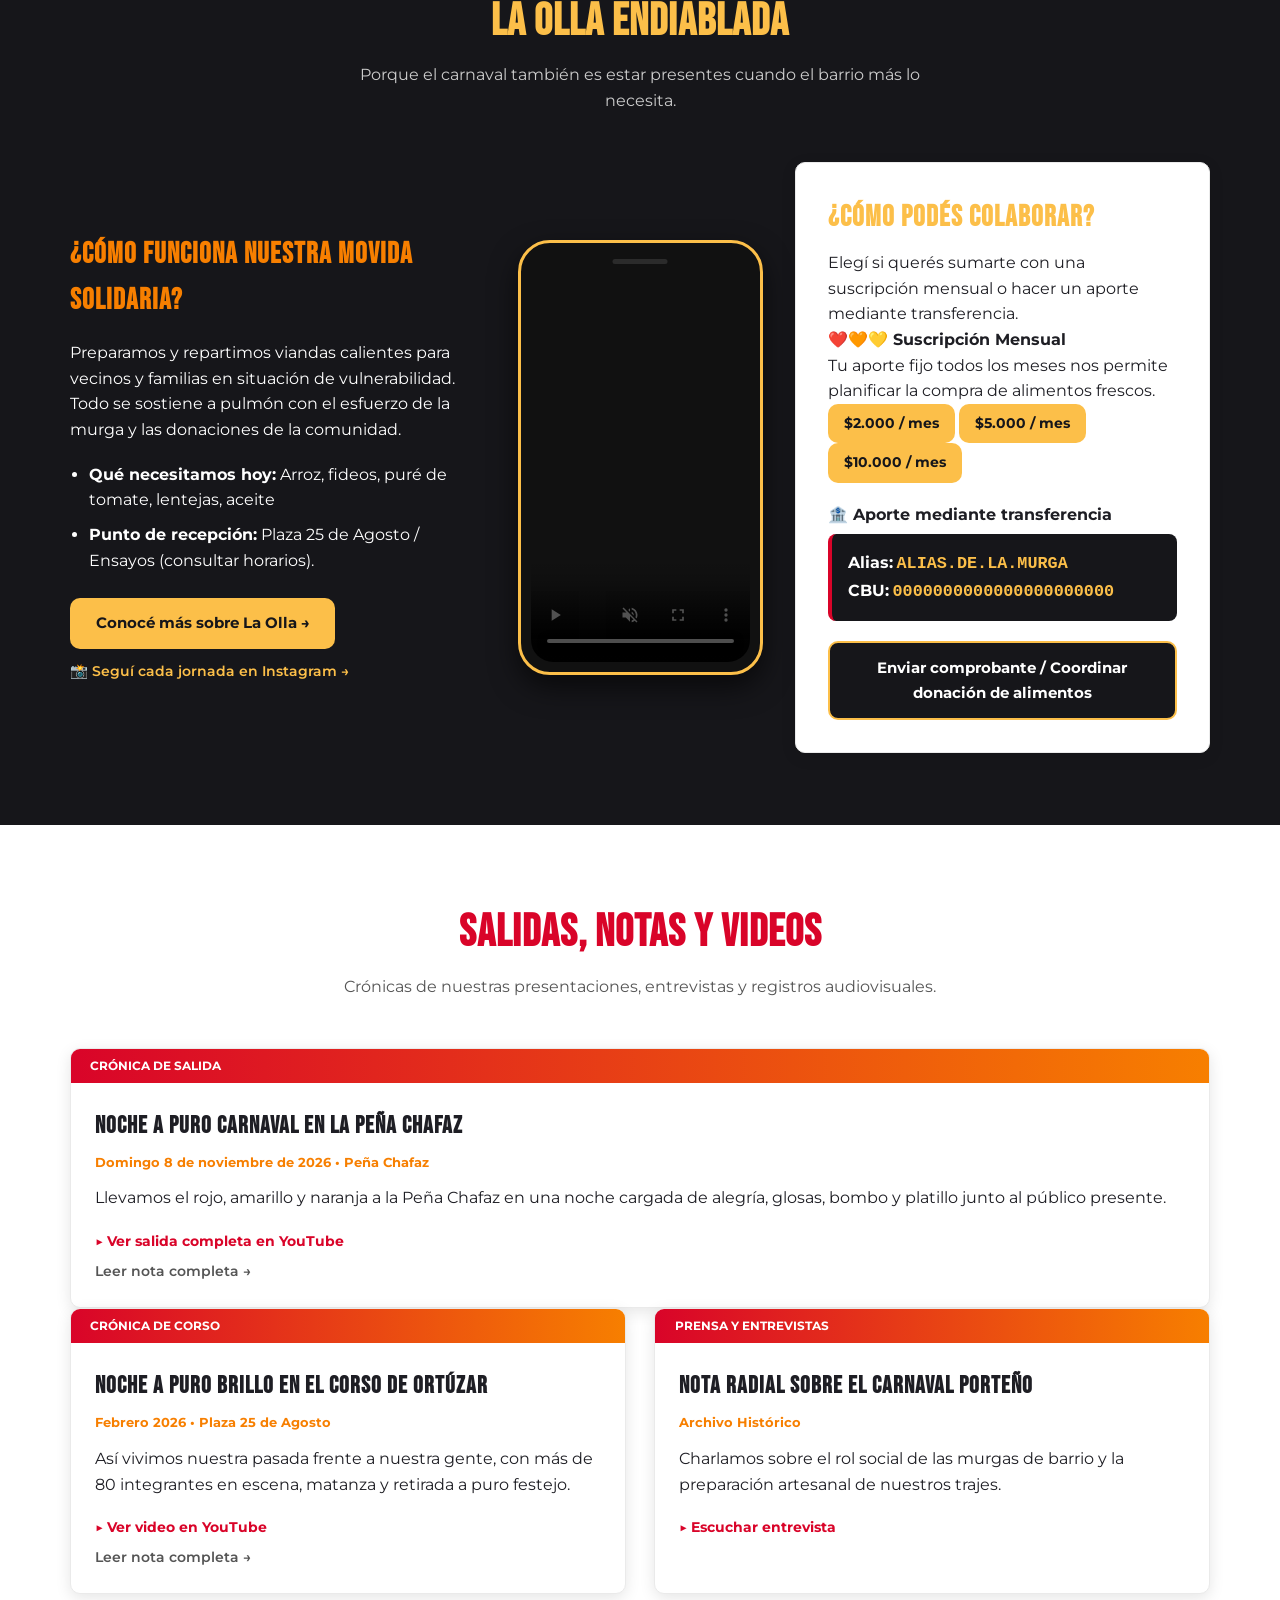
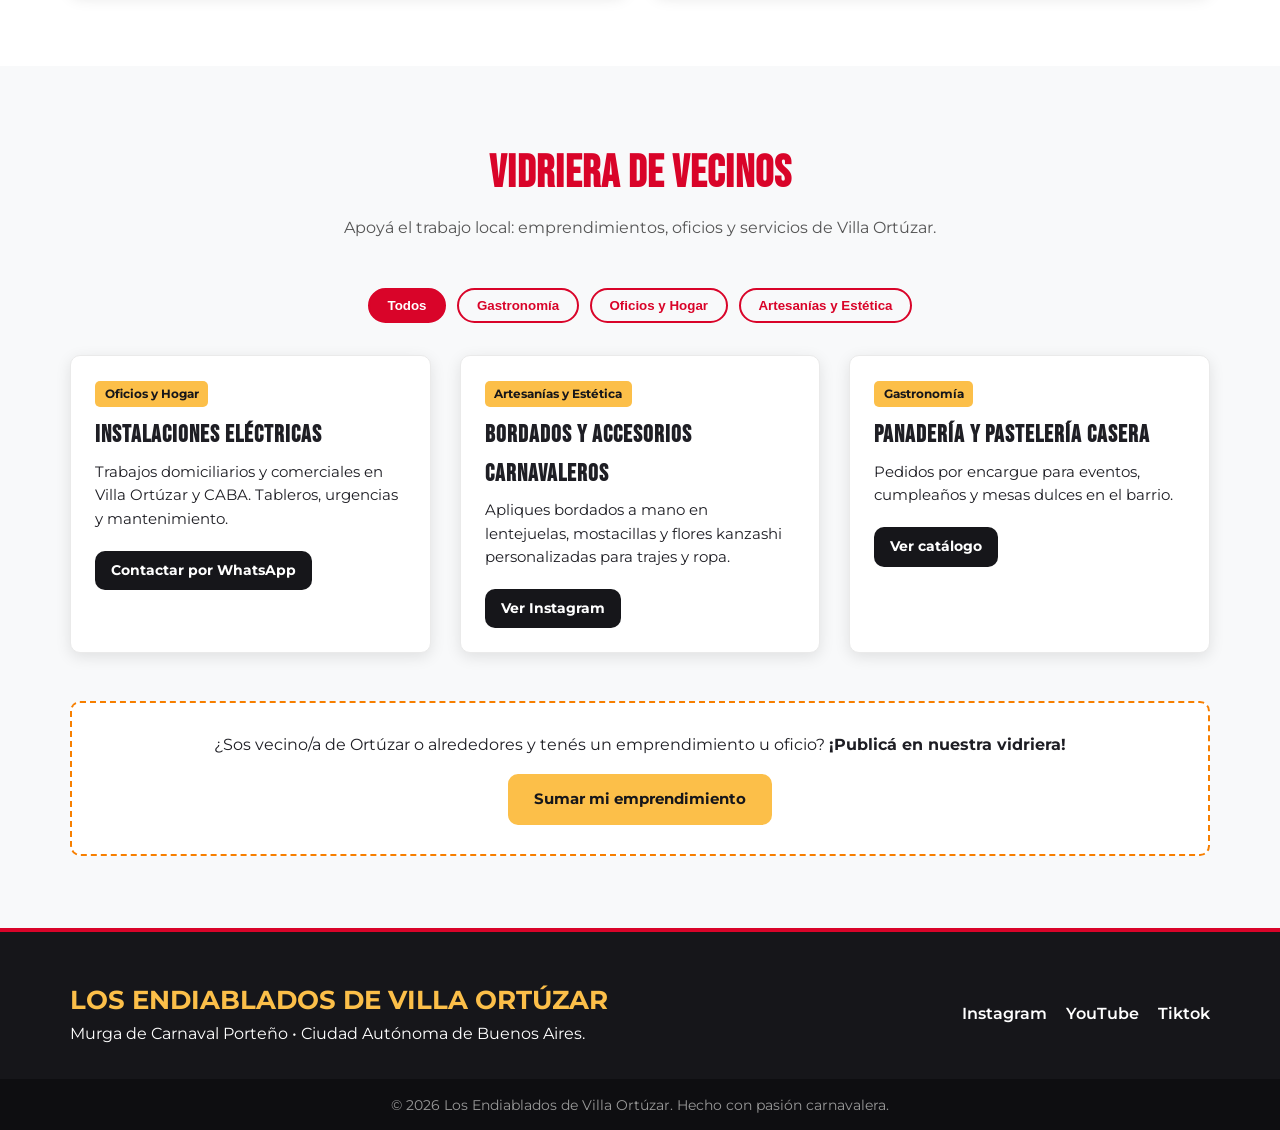
==== commit bca5fcb1: "Update index.html add nota salida cachafaz" ====
--- a/index.html
+++ b/index.html
@@ -163,6 +163,20 @@
       <h2 class="titulo-seccion">Salidas, Notas y Videos</h2>
       <p class="subtitulo-seccion">Crónicas de nuestras presentaciones, entrevistas y registros audiovisuales.</p>
 
+       <!-- Tarjeta Peña Chafaz (8 de noviembre) -->
+        <article class="card">
+          <div class="card-header-tag">Crónica de Salida</div>
+          <div class="card-body">
+            <h3>Noche a puro carnaval en la Peña Chafaz</h3>
+            <p class="fecha-nota">Domingo 8 de noviembre de 2026 • Peña Chafaz</p>
+            <p>Llevamos el rojo, amarillo y naranja a la Peña Chafaz en una noche cargada de alegría, glosas, bombo y platillo junto al público presente.</p>
+            <div class="card-links">
+              <a href="TU_LINK_DE_YOUTUBE" target="_blank" rel="noopener" class="btn-link">▶ Ver salida completa en YouTube</a>
+              <a href="salidas.html#pena-chafaz" class="btn-link-secundario">Leer nota completa →</a>
+            </div>
+          </div>
+        </article>
+      
       <div class="grid-cards">
         <!-- Tarjeta de Salida / Nota 1 -->
         <article class="card">
@@ -177,20 +191,7 @@
             </div>
           </div>
         </article>
-
-        <!-- Tarjeta de Salida / Nota 2 -->
-        <article class="card">
-          <div class="card-header-tag">Aniversario</div>
-          <div class="card-body">
-            <h3>Festejo Popular en el Barrio</h3>
-            <p class="fecha-nota">Próxima fecha a confirmar</p>
-            <p>Celebramos un nuevo año de historia junto a murgas amigas, música en vivo y buffet popular para toda la familia.</p>
-            <div class="card-links">
-              <a href="https://www.instagram.com" target="_blank" class="btn-link">▶ Ver reel en Instagram</a>
-              <a href="#" class="btn-link-secundario">Leer nota completa →</a>
-            </div>
-          </div>
-        </article>
+   
 
         <!-- Tarjeta de Prensa / Video 3 -->
         <article class="card">
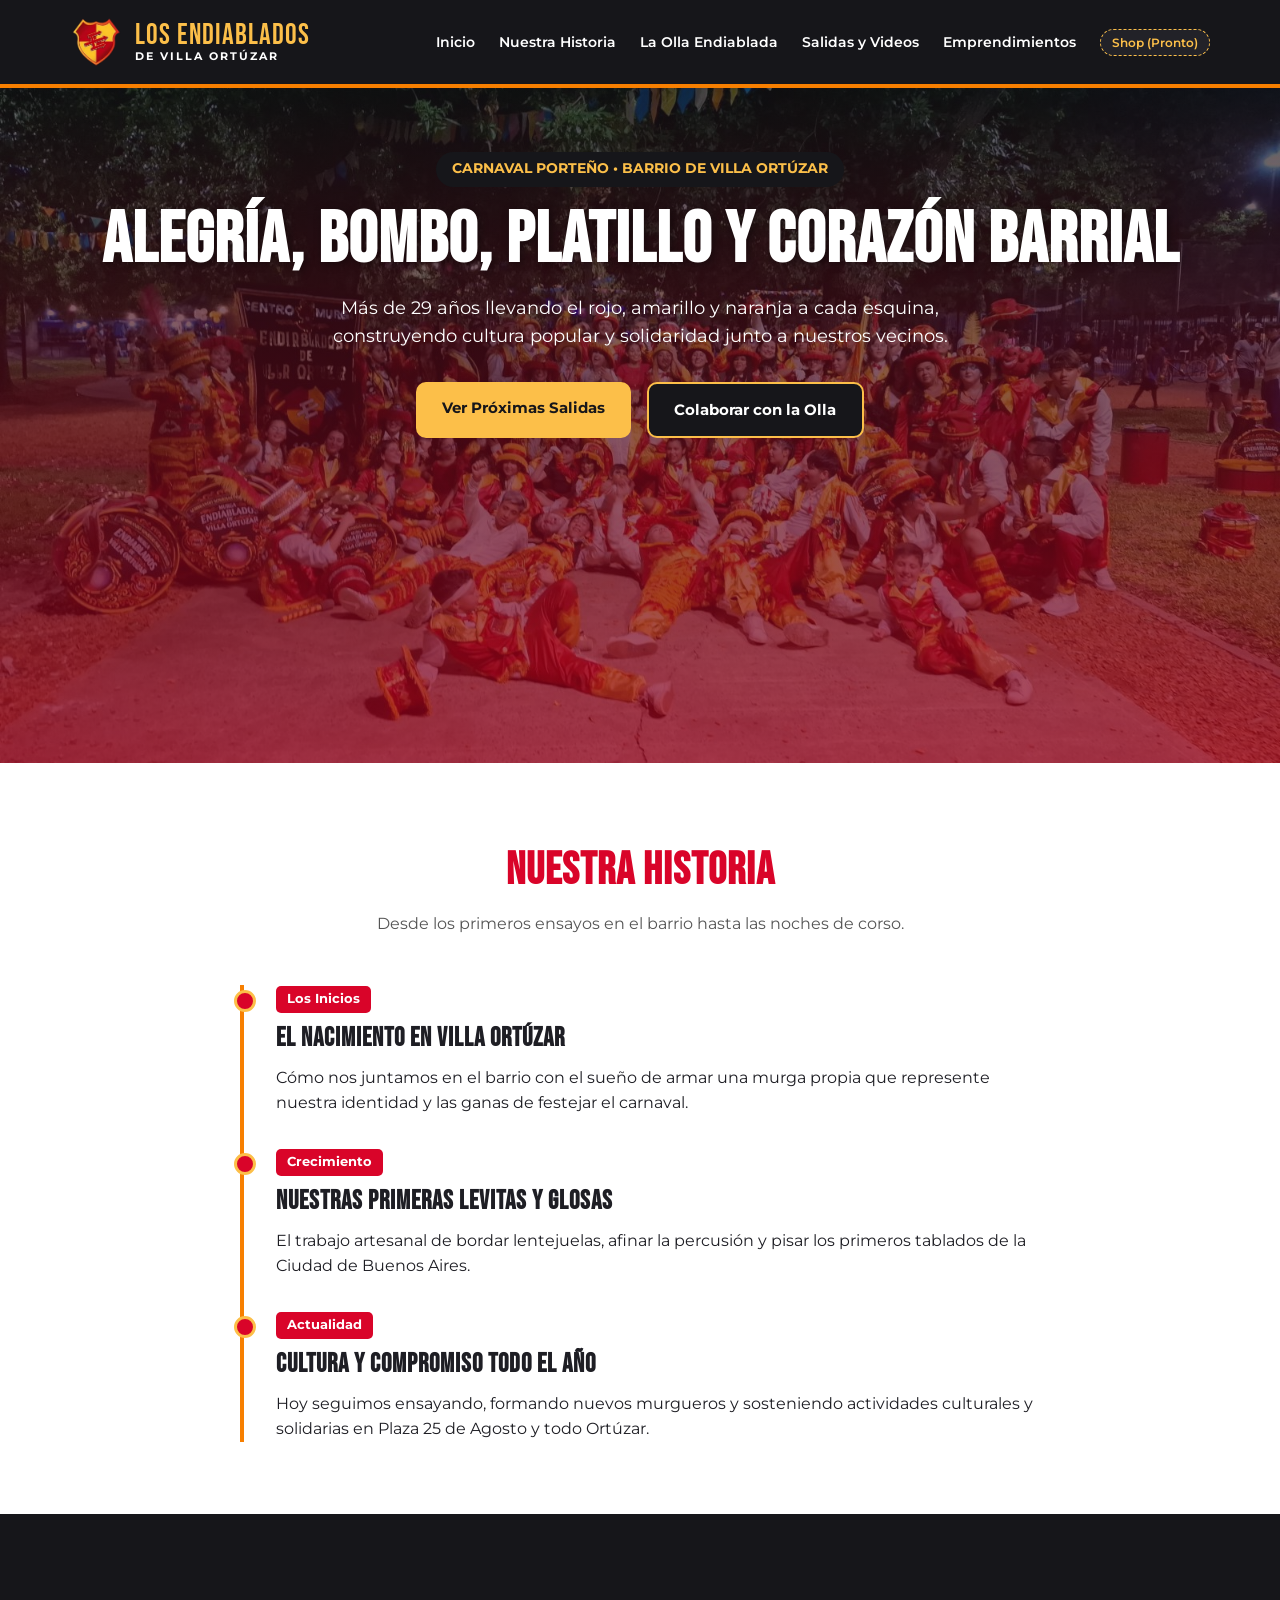
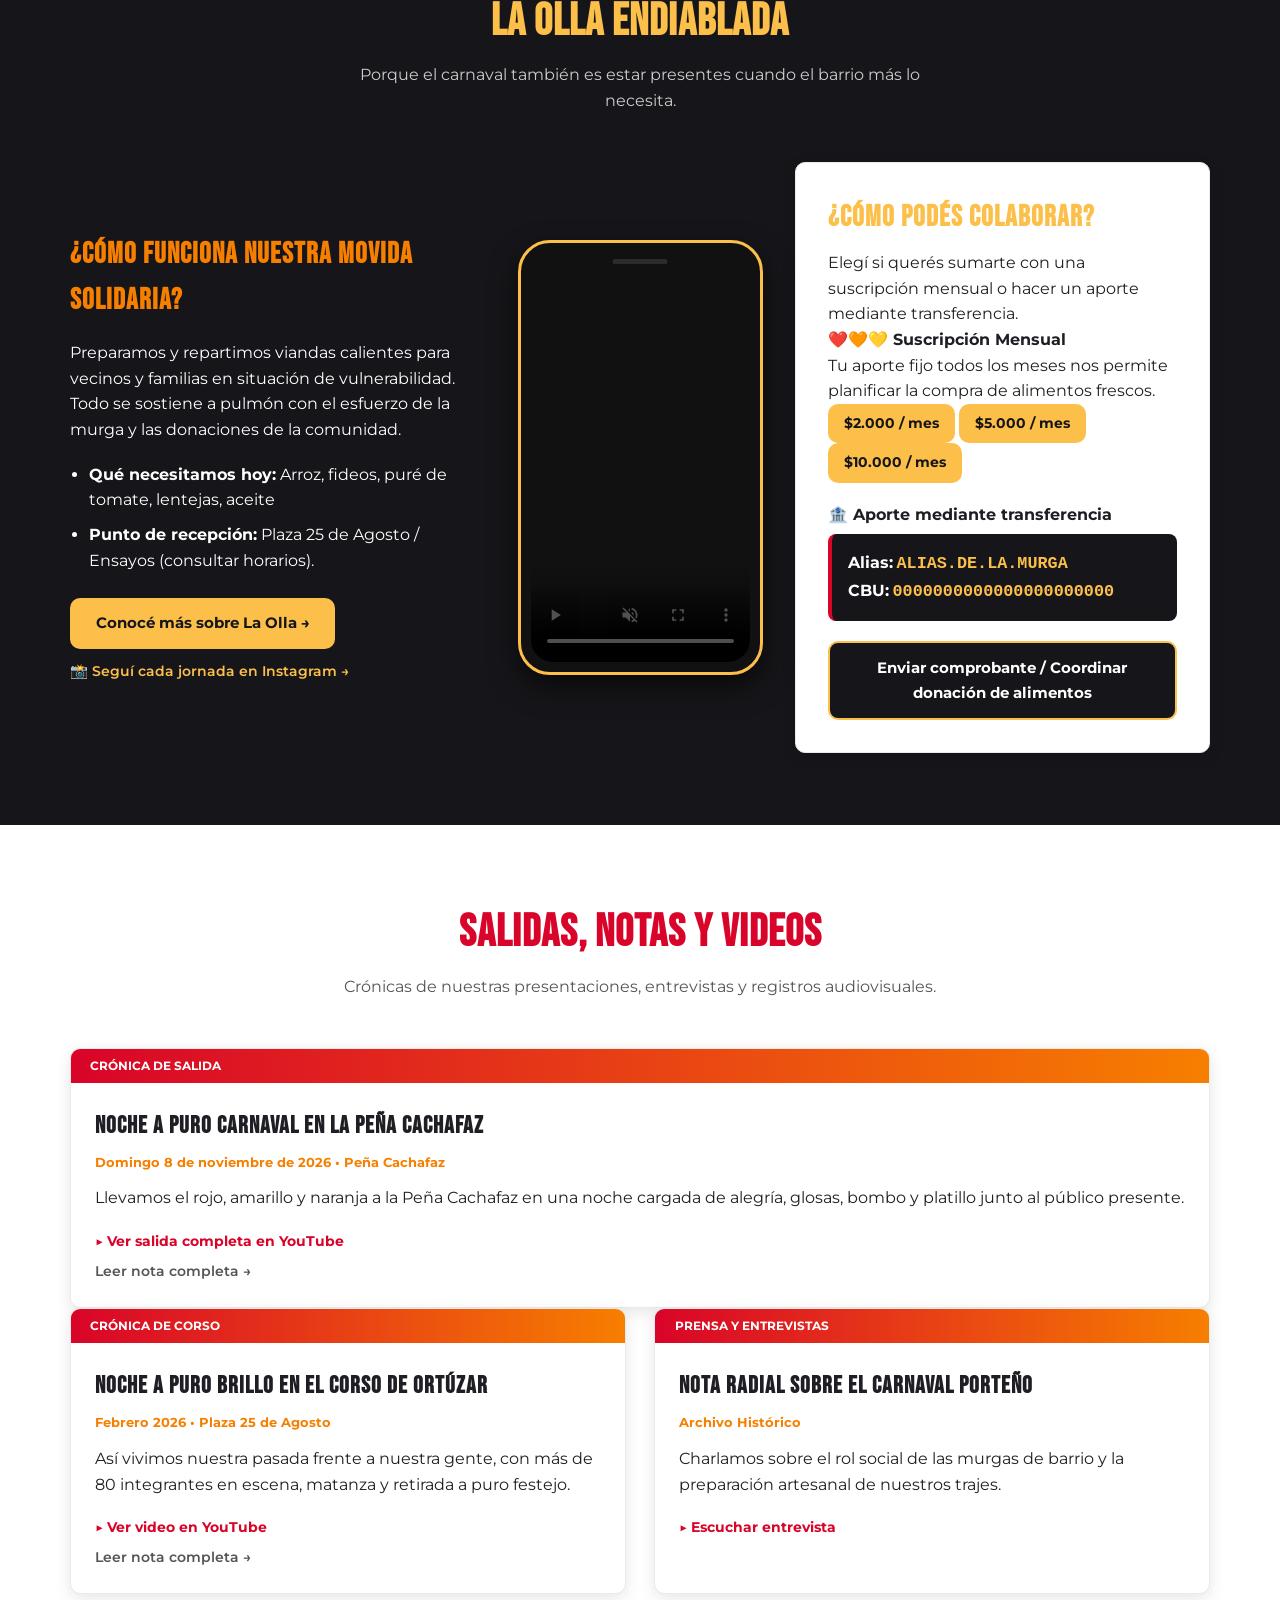
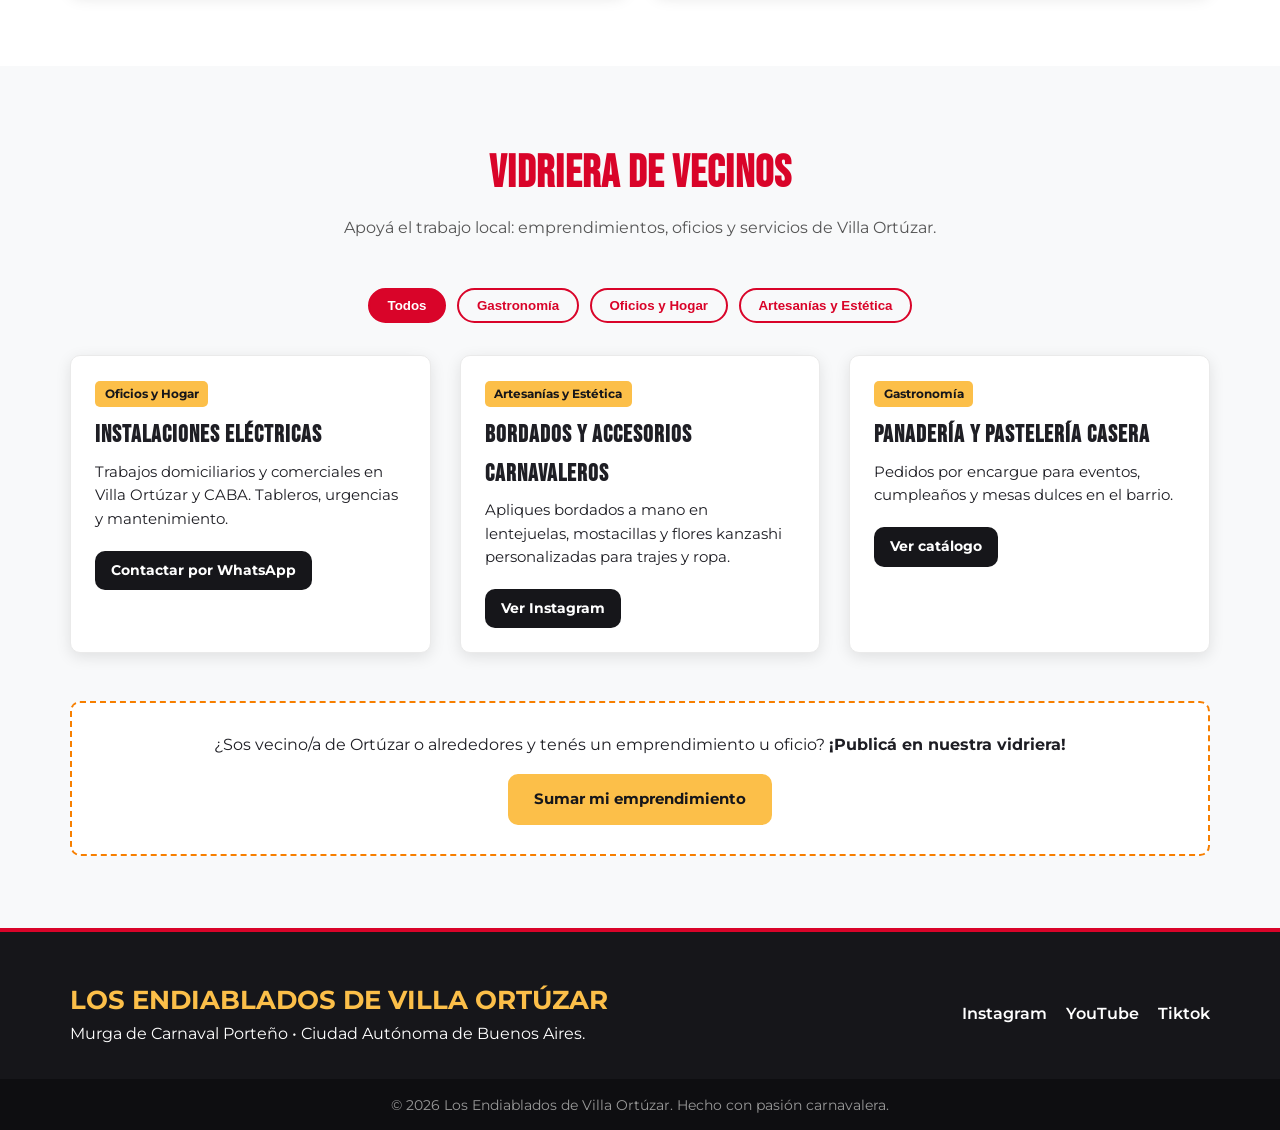
==== commit caf36e73: "Update index.html" ====
--- a/index.html
+++ b/index.html
@@ -167,9 +167,9 @@
         <article class="card">
           <div class="card-header-tag">Crónica de Salida</div>
           <div class="card-body">
-            <h3>Noche a puro carnaval en la Peña Chafaz</h3>
-            <p class="fecha-nota">Domingo 8 de noviembre de 2026 • Peña Chafaz</p>
-            <p>Llevamos el rojo, amarillo y naranja a la Peña Chafaz en una noche cargada de alegría, glosas, bombo y platillo junto al público presente.</p>
+            <h3>Noche a puro carnaval en la Peña Cachafaz</h3>
+            <p class="fecha-nota">Domingo 8 de noviembre de 2026 • Peña Cachafaz</p>
+            <p>Llevamos el rojo, amarillo y naranja a la Peña Cachafaz en una noche cargada de alegría, glosas, bombo y platillo junto al público presente.</p>
             <div class="card-links">
               <a href="TU_LINK_DE_YOUTUBE" target="_blank" rel="noopener" class="btn-link">▶ Ver salida completa en YouTube</a>
               <a href="salidas.html#pena-chafaz" class="btn-link-secundario">Leer nota completa →</a>
--- a/css/styles.css
+++ b/css/styles.css
@@ -545,6 +545,28 @@
   align-items: center;
   gap: 1rem;
 }
+/* GALERÍA DE FOTOS EN CRÓNICAS */
+.galeria-cronica {
+  display: grid;
+  grid-template-columns: repeat(auto-fit, minmax(160px, 1fr));
+  gap: 0.85rem;
+  margin-top: 1.8rem;
+}
+
+.galeria-cronica img {
+  width: 100%;
+  height: 180px;
+  object-fit: cover;
+  border-radius: 8px;
+  border: 2px solid #eaeaea;
+  display: block;
+  transition: transform 0.3s ease, border-color 0.3s ease;
+}
+
+.galeria-cronica img:hover {
+  transform: scale(1.03);
+  border-color: var(--naranja-fuego);
+}
 
 /* FOOTER */
 .footer {
